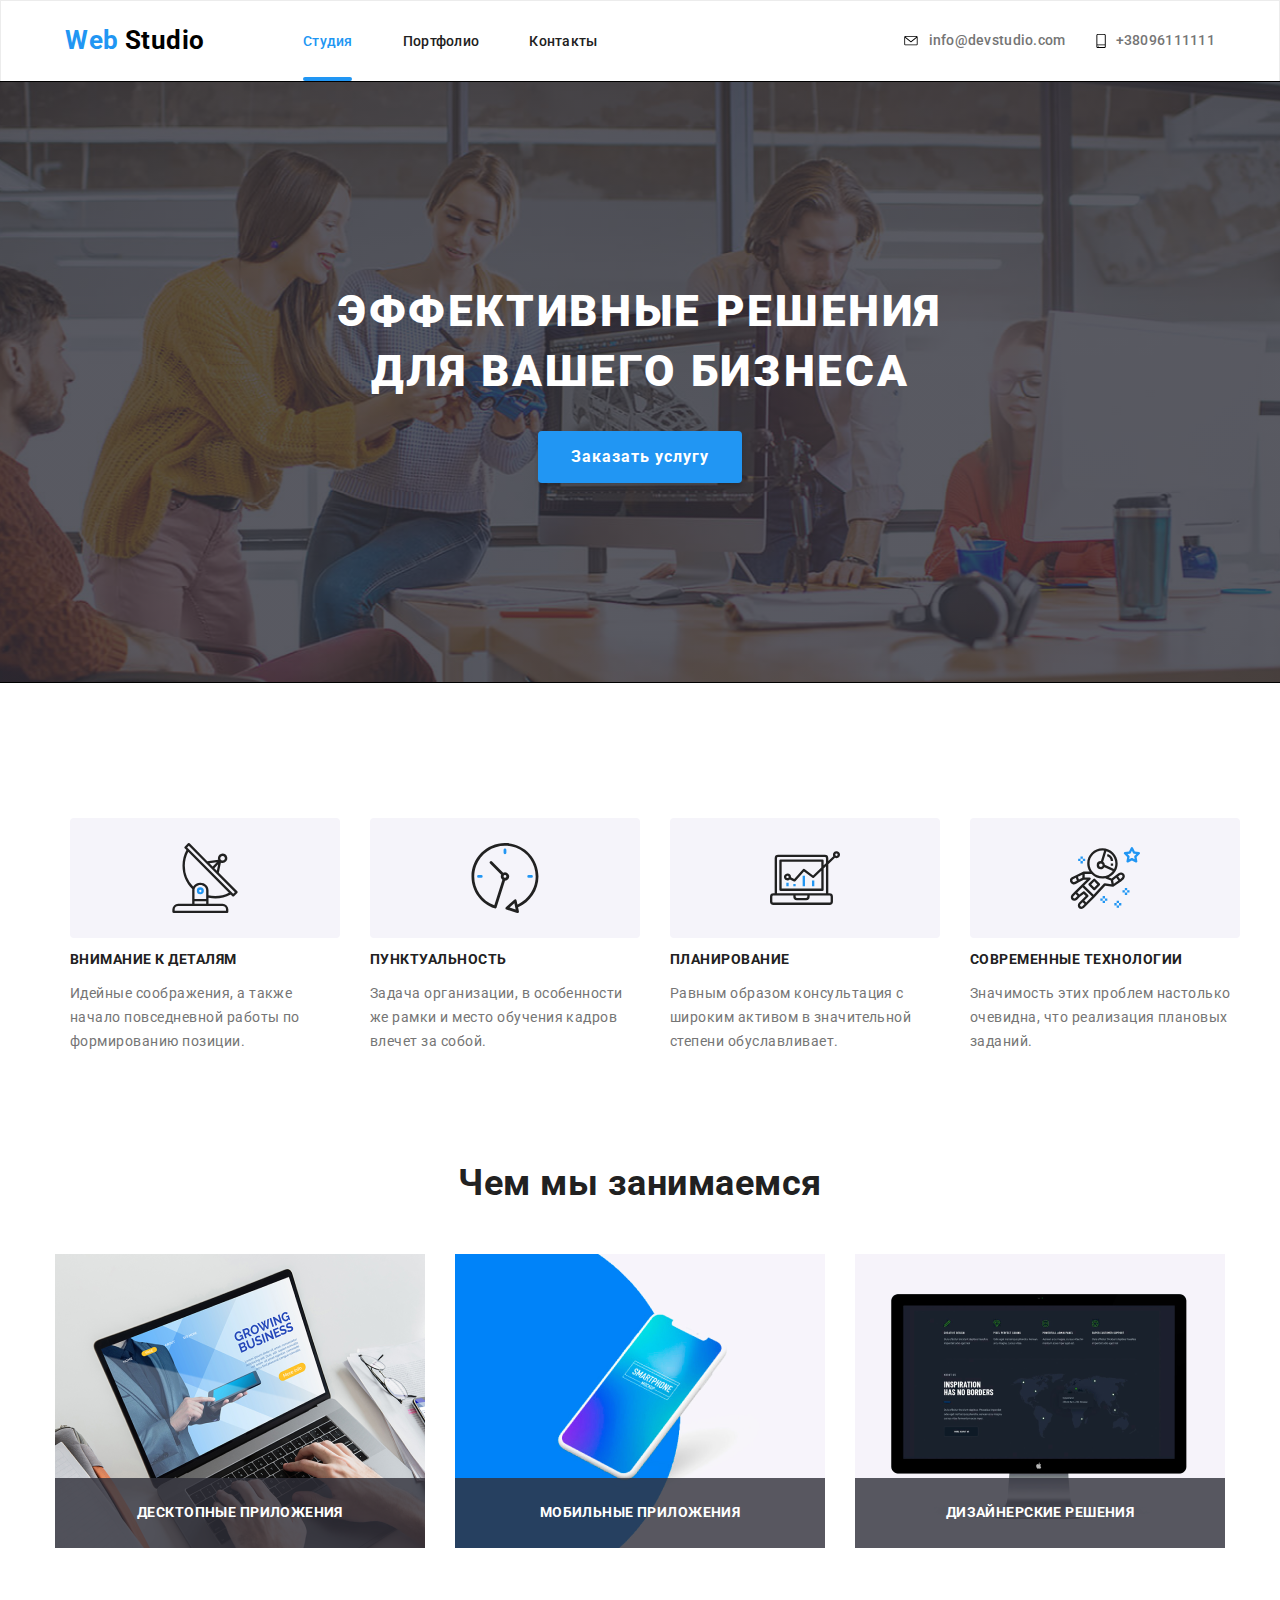
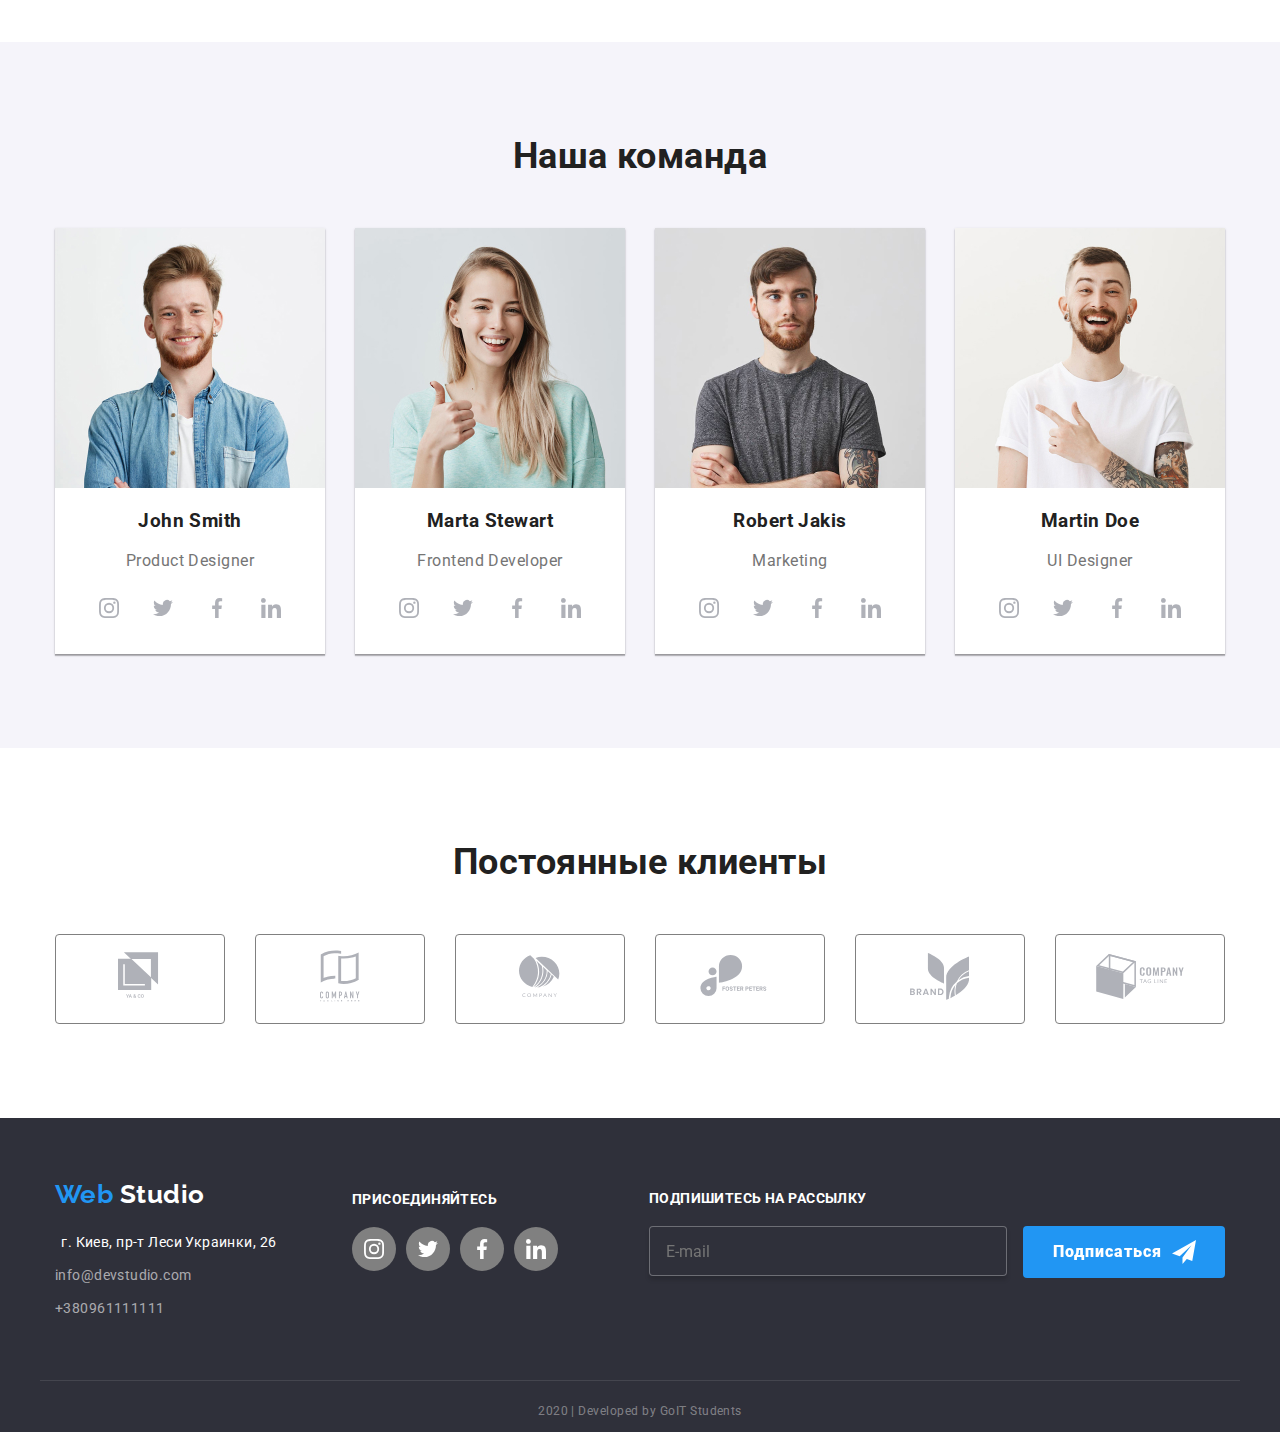
==== index.html @ 7bb380ca "Делает адаптивку студии" ====
<!DOCTYPE html>
<html lang="en">
  <head>
    <meta charset="UTF-8" />
    <meta name="viewport" content="width=device-width, initial-scale=1.0" />
    <title>Document</title>
    <link
      href="https://fonts.googleapis.com/css2?family=Raleway:wght@700&family=Roboto:wght@400;500;700;900&display=swap"
      rel="stylesheet"
    />
    <link
      rel="stylesheet"
      href="https://cdnjs.cloudflare.com/ajax/libs/modern-normalize/0.6.0/modern-normalize.min.css"
    />
    <link rel="stylesheet" href="./css/main.min.css" />
  </head>
  <body>
    <header>
      <div class="container main-container">
        <nav class="nav">
          <a href="/" class="logo-header">
            <span class="logo-header-blue">Web</span>
            <span class="logo-header-black">Studio</span>
          </a>
          <div class="menu-container" id="menu-container" data-menu>
            <ul class="site-nav list">
              <li class="item">
                <a href="" class="link current-studio">Студия</a>
              </li>
              <li class="item">
                <a href="./portfolio.html" class="link">Портфолио</a>
              </li>
              <li class="item"><a href="" class="link">Контакты</a></li>
            </ul>
            </nav>
            <address class="contact">
              <a class="contact-link-mail" href="mailto:info@devstudio.com">
                <svg class="ico-n" width="16" height="10">
                  <use href="./image/sprite.svg#envelope"></use>
                </svg>
                info@devstudio.com
              </a>
              <a href="tel:+3809611111111" class="contact-link-phone">
                <svg class="ico-n" width="10" height="14">
                  <use href="./image/sprite.svg#smartphone"></use>
                </svg>
                +38096111111</a
              >
            </address>
          </div>
       
      </div>
    </header>
    <main>
      <div class="overlay">
        <section class="hero">
          <h1 class="hero-title list">
            Эффективные решения <br />
            для вашего бизнеса
          </h1>
          <button data-modal-open class="button-hero">Заказать услугу</button>
        </section>
      </div>
      <div data-modal class="backdrop is-hidden">
        <div class="modal">
          <b class="modal-title">Оставьте свои данные, мы вам перезвоним</b>
          <form>
            <label class="modal-input" for="name">
              <input
                class="input-field"
                type="text"
                name="name"
                id="name"
                placeholder=" "
              />
              <span class="input-label">Имя</span>
              <svg class="modal-icon" width="18px" height="18px">
                <use href="./image/sprite2.svg#person-black"></use>
              </svg>
            </label>
            <label class="modal-input">
              <input
                class="input-field"
                type="tel"
                name="tel"
                placeholder=" "
              />
              <span class="input-label">Телефон</span>
              <svg class="modal-icon" width="18px" height="18px">
                <use href="./image/sprite2.svg#Vector"></use>
              </svg>
            </label>

            <label class="modal-input">
              <input
                class="input-field"
                type="e-mail"
                name="e-mail"
                placeholder=" "
              />
              <span class="input-label">Почта</span>
              <svg class="modal-icon" width="18px" height="18px">
                <use href="./image/sprite2.svg#Vector-1"></use>
              </svg>
            </label>

            <textarea
              class="input-field-textarea"
              name="comment"
              id=""
              rows="10"
              placeholder="Коментарии "
            ></textarea>

            <label class="modal-input checkbox-field">
              <input class="checkbox" type="checkbox" />
              <span class="checkbox-icon"></span>
              <span class="subscribe"
                >Соглашаюсь с рассылкой и принимаю
                <a href="#">Условия договора</a>
              </span>
            </label>

            <div class="modal-button">
              <button type="submit" class="button modal-button">
                <span class="submit">Отправить</span>
              </button>
            </div>
          </form>

          <button data-modal-close class="modal-close">
            <svg width="11px" height="11px">
              <use href="./image/sprite2.svg#Vector-2"></use>
            </svg>
          </button>
        </div>
      </div>
      <section class="section">
        <div class="container">
          <h2 class="section-title">Преимущества</h2>
          <ul class="feature-list list">
            <li class="item">
              <div class="rectangle">
                <svg class="feature-icone" width="70" height="70">
                  <use href="./image/sprite.svg#antenna-1"></use>
                </svg>
              </div>
              <h3 class="title">Внимание к деталям</h3>
              <p class="text-featute">
                Идейные соображения, а также начало повседневной работы по
                формированию позиции.
              </p>
            </li>
            <li class="item">
              <div class="rectangle">
                <svg class="feature-icone" width="70" height="70">
                  <use href="./image/sprite.svg#clock-1"></use>
                </svg>
              </div>
              <h3 class="title">Пунктуальность</h3>
              <p class="text-featute">
                Задача организации, в особенности же рамки и место обучения
                кадров влечет за собой.
              </p>
            </li>
            <li class="item">
              <div class="rectangle">
                <svg class="feature-icone" width="70" height="70">
                  <use href="./image/sprite.svg#diagram-1"></use>
                </svg>
              </div>
              <h3 class="title">Планирование</h3>
              <p class="text-featute">
                Равным образом консультация с широким активом в значительной
                степени обуславливает.
              </p>
            </li>
            <li class="item">
              <div class="rectangle">
                <svg class="feature-icone" width="70" height="70">
                  <use href="./image/sprite.svg#astronaut-1"></use>
                </svg>
              </div>
              <h3 class="title">Современные технологии</h3>
              <p class="text-featute">
                Значимость этих проблем настолько очевидна, что реализация
                плановых заданий.
              </p>
            </li>
          </ul>
        </div>
      </section>
      <section class="section">
        <div class="container">
          <h2 class="section-title-work">Чем мы занимаемся</h2>
          <ul class="work-list list">
            <li class="item">
              <a href="">
                <img
                  class="work"
                  src="image/img.png"
                  alt="laptop"
                  width="370"
                />
              </a>
              <h3 class="title-work-text">Десктопные приложения</h3>
            </li>
            <li class="item">
              <a href="">
                <img class="work" src="image/box.png" alt="phone" width="370" />
              </a>
              <h3 class="title-work-text">Мобильные приложения</h3>
            </li>
            <li class="item">
              <a href="">
                <img
                  class="work"
                  src="image/img1.png"
                  alt="monitor"
                  width="370"
                />
              </a>
              <h3 class="title-work-text">Дизайнерские решения</h3>
            </li>
          </ul>
        </div>
      </section>
      <section class="section">
        <div class="team-bg">
          <div class="container">
            <h2 class="section-title-studio">Наша команда</h2>
            <ul class="team-list list">
              <li class="item-team">
                <img src="image/John.jpg" alt="John" width="270" />
                <h3 class="title">John Smith</h3>
                <p class="text-team">Product Designer</p>
                <ul class="icone-link list">
                  <li class="card">
                    <a
                      class="link-card"
                      href=""
                      aria-label="Ссылка на Instagram"
                    >
                      <svg class="icon-card" width="20" height="20">
                        <use href="./image/sprite.svg#instagram-2"></use>
                      </svg>
                    </a>
                  </li>
                  <li class="card">
                    <a class="link-card" href="" aria-label="Ссылка на Twitter">
                      <svg class="icon-card" width="20" height="20">
                        <use href="./image/sprite.svg#twitter-1"></use>
                      </svg>
                    </a>
                  </li>
                  <li class="card">
                    <a
                      class="link-card"
                      href=""
                      aria-label="Ссылка на Facebook"
                    >
                      <svg class="icon-card" width="20" height="20">
                        <use href="./image/sprite.svg#facebook-1"></use>
                      </svg>
                    </a>
                  </li>
                  <li class="card">
                    <a
                      class="link-card"
                      href=""
                      aria-label="Ссылка на Linkedin"
                    >
                      <svg class="icon-card" width="20" height="20">
                        <use href="./image/sprite.svg#linkedin-1"></use>
                      </svg>
                    </a>
                  </li>
                </ul>
              </li>

              <li class="item-team">
                <img src="image/Marta.jpg" alt="Marta" width="270" />
                <h3 class="title">Marta Stewart</h3>
                <p class="text-team">Frontend Developer</p>
                <ul class="icone-link list">
                  <li class="card">
                    <a
                      class="link-card"
                      href=""
                      aria-label="Ссылка на Instagram"
                    >
                      <svg class="icon-card" width="20" height="20">
                        <use href="./image/sprite.svg#instagram-2"></use>
                      </svg>
                    </a>
                  </li>
                  <li class="card">
                    <a class="link-card" href="" aria-label="Ссылка на Twitter">
                      <svg class="icon-card" width="20" height="20">
                        <use href="./image/sprite.svg#twitter-1"></use>
                      </svg>
                    </a>
                  </li>
                  <li class="card">
                    <a
                      class="link-card"
                      href=""
                      aria-label="Ссылка на Facebook"
                    >
                      <svg class="icon-card" width="20" height="20">
                        <use href="./image/sprite.svg#facebook-1"></use>
                      </svg>
                    </a>
                  </li>
                  <li class="card">
                    <a
                      class="link-card"
                      href=""
                      aria-label="Ссылка на Linkedin"
                    >
                      <svg class="icon-card" width="20" height="20">
                        <use href="./image/sprite.svg#linkedin-1"></use>
                      </svg>
                    </a>
                  </li>
                </ul>
              </li>

              <li class="item-team">
                <img src="image/Robert.jpg" alt="Robert" width="270" />
                <h3 class="title">Robert Jakis</h3>
                <p class="text-team">Marketing</p>
                <ul class="icone-link list">
                  <li class="card">
                    <a
                      class="link-card"
                      href=""
                      aria-label="Ссылка на Instagram"
                    >
                      <svg class="icon-card" width="20" height="20">
                        <use href="./image/sprite.svg#instagram-2"></use>
                      </svg>
                    </a>
                  </li>
                  <li class="card">
                    <a class="link-card" href="" aria-label="Ссылка на Twitter">
                      <svg class="icon-card" width="20" height="20">
                        <use href="./image/sprite.svg#twitter-1"></use>
                      </svg>
                    </a>
                  </li>
                  <li class="card">
                    <a class="link-card" href="" aria-label="Ссылка на Facebook"
                      ><svg class="icon-card" width="20" height="20">
                        <use href="./image/sprite.svg#facebook-1"></use>
                      </svg>
                    </a>
                  </li>
                  <li class="card">
                    <a class="link-card" href="" aria-label="Ссылка на Linkedin"
                      ><svg class="icon-card" width="20" height="20">
                        <use href="./image/sprite.svg#linkedin-1"></use>
                      </svg>
                    </a>
                  </li>
                </ul>
              </li>

              <li class="item-team">
                <img src="image/Martin.jpg" alt="Martin" width="270" />
                <h3 class="title">Martin Doe</h3>
                <p class="text-team">UI Designer</p>
                <ul class="icone-link list">
                  <li class="card">
                    <a
                      class="link-card"
                      href=""
                      aria-label="Ссылка на Instagram"
                    >
                      <svg class="icon-card" width="20" height="20">
                        <use href="./image/sprite.svg#instagram-2"></use>
                      </svg>
                    </a>
                  </li>
                  <li class="card">
                    <a class="link-card" href="" aria-label="Ссылка на Twitter">
                      <svg class="icon-card" width="20" height="20">
                        <use href="./image/sprite.svg#twitter-1"></use>
                      </svg>
                    </a>
                  </li>
                  <li class="card">
                    <a
                      class="link-card"
                      href=""
                      aria-label="Ссылка на Facebook"
                    >
                      <svg class="icon-card" width="20" height="20">
                        <use href="./image/sprite.svg#facebook-1"></use>
                      </svg>
                    </a>
                  </li>
                  <li class="card">
                    <a
                      class="link-card"
                      href=""
                      aria-label="Ссылка на Linkedin"
                    >
                      <svg class="icon-card" width="20" height="20">
                        <use href="./image/sprite.svg#linkedin-1"></use>
                      </svg>
                    </a>
                  </li>
                </ul>
              </li>
            </ul>
          </div>
        </div>
      </section>
      <section class="section-client">
        <div class="container">
          <h2 class="section-title-studio">Постоянные клиенты</h2>
          <ul class="client-list list">
            <li class="item-client">
              <a class="link" href="">
                <svg class="logo-clients" width="44.27" height="49.23">
                  <use href="./image/sprite.svg#logo-1"></use>
                </svg>
              </a>
            </li>
            <li class="item-client">
              <a href="">
                <svg class="logo-clients" width="40" height="52">
                  <use href="./image/sprite.svg#logo-2"></use>
                </svg>
              </a>
            </li>
            <li class="item-client">
              <a href="">
                <svg class="logo-clients" width="41" height="42.6">
                  <use href="./image/sprite.svg#logo-3"></use>
                </svg>
              </a>
            </li>
            <li class="item-client">
              <a class="logo-clients" href="">
                <svg width="79.66" height="42.02">
                  <use href="./image/sprite.svg#logo-4"></use>
                </svg>
              </a>
            </li>
            <li class="item-client">
              <a href="">
                <svg class="logo-clients" width="59" height="47">
                  <use href="./image/sprite.svg#logo-5"></use>
                </svg>
              </a>
            </li>
            <li class="item-client">
              <a href="">
                <svg class="logo-clients" width="88.48" height="45.44">
                  <use href="./image/sprite.svg#logo-6"></use>
                </svg>
              </a>
            </li>
          </ul>
        </div>
      </section>
    </main>
    <footer class="page-footer">
      <div class="container main-container-footer">
        <div class="address-social-container">
          <div class="address">
            <a href="" class="logo-footer">
              <span class="logo-footer-blue">Web</span>
              <span class="logo-footer-white">Studio</span>
            </a>
            <address class="contact-us">
              <span>г. Киев, пр-т Леси Украинки, 26</span><br />
              <a href="mailto:info@devstudio.com" class="contact-us-mail"
                >info@devstudio.com</a
              >
              <a href="tel:+3809611111111" class="contact-us-phone"
                >+380961111111</a
              >
            </address>
          </div>
          <div class="social">
            <b class="join">присоединяйтесь</b>
            <ul class="icone-link list">
              <li>
                <a class="icon" href="" aria-label="Ссылка на Instagram">
                  <svg class="social-link" width="20" height="20">
                    <use href="./image/sprite.svg#instagram-2"></use>
                  </svg>
                </a>
              </li>
              <li>
                <a class="icon" href="" aria-label="Ссылка на Twitter">
                  <svg class="social-link" width="20" height="20">
                    <use href="./image/sprite.svg#twitter-1"></use>
                  </svg>
                </a>
              </li>
              <li>
                <a class="icon" href="" aria-label="Ссылка на Facebook">
                  <svg class="social-link" width="20" height="20">
                    <use href="./image/sprite.svg#facebook-1"></use>
                  </svg>
                </a>
              </li>
              <li>
                <a class="icon" href="" aria-label="Ссылка на Linkedin">
                  <svg class="social-link" width="20" height="20">
                    <use href="./image/sprite.svg#linkedin-1"></use>
                  </svg>
                </a>
              </li>
            </ul>
          </div>
        </div>
        <div class="subscribing">
          <b class="join-us">подпишитесь на рассылку</b>
          <form class="footer-email">
            <input
              class="input-email"
              type="email"
              name="email"
              placeholder="E-mail"
            />
            <a href="" class="button-footer"
              >Подписаться
              <svg class="icone-send" width="24" height="24">
                <use href="./image/sprite.svg#icon-send"></use>
              </svg>
            </a>
          </form>
        </div>
      </div>
      <p class="text-copy container">2020 | Developed by GoIT Students</p>
    </footer>
    <script src="./js/modal.js"></script>
    <script src="./js/menu.js"></script>
  </body>
</html>
---- css/main.min.css ----
body{margin:0;color:#212121;font-family:Roboto,sans-serif;letter-spacing:.03em}.list{list-style:none;padding:0;bottom:0}.container{padding-left:15px;padding-right:15px;margin:0;margin-left:auto;margin-right:auto}@media screen and (min-width: 480px){.container{width:480px}}@media screen and (min-width: 768px){.container{width:768px}}@media screen and (min-width: 1200px){.container{width:1200px}}@media screen and (min-width: 768px){.main-container{display:-webkit-box;display:-ms-flexbox;display:flex;-webkit-box-align:center;-ms-flex-align:center;align-items:center;border:1px solid #ececec}}@media screen and (min-width: 1200px){.main-container{display:-webkit-box;display:-ms-flexbox;display:flex;-webkit-box-pack:center;-ms-flex-pack:center;justify-content:center;-webkit-box-align:center;-ms-flex-align:center;align-items:center;width:100%;border:1px solid #ececec}}@media screen and (min-width: 768px){.nav{display:-webkit-box;display:-ms-flexbox;display:flex;-webkit-box-align:center;-ms-flex-align:center;align-items:center}}@media screen and (min-width: 768px){.site-nav{display:-webkit-box;display:-ms-flexbox;display:flex;margin:0;position:relative}.site-nav .item:not(:last-child){margin-right:50px}.site-nav .item{padding-top:32px;padding-bottom:32px}}@media screen and (max-width: 767px){.site-nav .link{color:#212121;position:relative;font-weight:500;font-size:18px;text-decoration:none;line-height:21px;letter-spacing:0.02em;-webkit-transition:color 250ms cubic-bezier(0.4, 0, 0.2, 1);transition:color 250ms cubic-bezier(0.4, 0, 0.2, 1)}.site-nav .link:hover,.site-nav .link:focus{color:#2196f3}}@media screen and (min-width: 768px){.site-nav .link{color:#212121;font-weight:500;font-size:14px;text-decoration:none;line-height:16px;letter-spacing:0.02em;-webkit-transition:color 250ms cubic-bezier(0.4, 0, 0.2, 1);transition:color 250ms cubic-bezier(0.4, 0, 0.2, 1)}.site-nav .link:hover,.site-nav .link:focus{color:#2196f3}}.link.current-studio::after{content:"";position:absolute;bottom:0;left:0;width:49px;height:4px;background-color:#2196f3;border-radius:2px}@media screen and (max-width: 767px){.link.current-studio::after{position:absolute;width:61px;height:4px}}.site-nav .link.current-studio{color:#2196f3}.logo-header{font-family:Roboto,sans-serif;font-weight:700;text-decoration:none}@media screen and (min-width: 480px){.logo-header{width:141px;padding-top:16px;padding-bottom:16px;margin-right:269px;font-size:24px;line-height:28px}}@media screen and (min-width: 768px){.logo-header{width:141px;padding-top:26px;padding-bottom:26px;margin-right:81px;font-size:24px;line-height:28px}}@media screen and (min-width: 1200px){.logo-header{width:153px;padding-top:24px;padding-bottom:25px;margin-right:85px;font-size:26px;line-height:31px}}.logo-header-blue{color:#2196f3}.logo-header-black{color:#000000}@media screen and (min-width: 768px){.contact{display:block;-webkit-box-align:center;-ms-flex-align:center;align-items:center;margin-left:84px}}@media screen and (min-width: 1200px){.contact{display:-webkit-box;display:-ms-flexbox;display:flex;-webkit-box-align:center;-ms-flex-align:center;align-items:center;margin-left:305px}}.link{text-decoration:none;font-weight:500;line-height:1.14;letter-spacing:0.02em;display:block}.contact-link-phone{color:#757575;display:-webkit-box;display:-ms-flexbox;display:flex;-webkit-box-align:center;-ms-flex-align:center;align-items:center;text-decoration:none;font-weight:500;font-size:14px;font-style:normal;line-height:1.14;letter-spacing:0.02em;-webkit-transition:color 250ms cubic-bezier(0.4, 0, 0.2, 1);transition:color 250ms cubic-bezier(0.4, 0, 0.2, 1)}@media screen and (max-width: 1199px){.contact-link-phone{font-size:12px;line-height:14px}}.contact-link-phone:hover,.contact-link-phone:focus{color:#2196f3}.contact-link-mail{color:#757575;display:-webkit-box;display:-ms-flexbox;display:flex;-webkit-box-align:center;-ms-flex-align:center;align-items:center;text-decoration:none;font-weight:500;font-size:14px;font-style:normal;line-height:1.14;letter-spacing:0.02em;-webkit-transition:color 250ms cubic-bezier(0.4, 0, 0.2, 1);transition:color 250ms cubic-bezier(0.4, 0, 0.2, 1)}@media screen and (max-width: 1199px){.contact-link-mail{margin-bottom:10px;font-size:12px;line-height:14px}}.contact-link-mail:hover,.contact-link-mail:focus{color:#2196f3}@media screen and (min-width: 768px){.contact-link-mail+.contact-link-phone{margin-left:0}}@media screen and (min-width: 1200px){.contact-link-mail+.contact-link-phone{margin-left:30px}}.ico-n{-webkit-transition:fill 250ms cubic-bezier(0.4, 0, 0.2, 1);transition:fill 250ms cubic-bezier(0.4, 0, 0.2, 1)}@media screen and (min-width: 768px){.ico-n{margin-right:8px}}@media screen and (min-width: 1200px){.ico-n{margin-right:10px}}.contact-link-phone:hover .ico-n,.contact-link-phone:focus .ico-n,.contact-link-mail:hover .ico-n,.contact-link-mail:focus .ico-n{fill:#2196f3}.overlay{display:-webkit-box;display:-ms-flexbox;display:flex;-webkit-box-align:center;-ms-flex-align:center;align-items:center;min-height:400px;outline:1px solid black;margin-left:auto;margin-right:auto;margin-bottom:60px;background-repeat:no-repeat;background-position:center;background-size:cover;background-image:-webkit-gradient(linear, left top, right top, from(rgba(47,48,58,0.8)), to(rgba(47,48,58,0.8))),url(../image/Header.jpg);background-image:linear-gradient(to right, rgba(47,48,58,0.8), rgba(47,48,58,0.8)),url(../image/Header.jpg)}@media screen and (min-width: 480px){.overlay{min-width:480px;min-height:400px;margin-bottom:60px}}@media screen and (min-width: 768px){.overlay{min-width:768px;min-height:400px;margin-bottom:60px}}@media screen and (min-width: 1200px){.overlay{min-width:1200px;min-height:600px;margin-bottom:94px}}.hero{margin-left:auto;margin-right:auto;text-align:center}.hero-title{margin-top:0;margin-bottom:30px;color:#fff;font-weight:900;letter-spacing:0.06em;text-transform:uppercase}@media screen and (min-width: 480px){.hero-title{font-size:24px;line-height:42px}}@media screen and (min-width: 768px){.hero-title{font-size:24px;line-height:42px}}@media screen and (min-width: 1200px){.hero-title{font-size:44px;line-height:60px}}.button-hero{padding:10px 32px;color:#fff;background-color:#2196f3;border:1px solid transparent;border-radius:4px;-webkit-box-shadow:0px 4px 4px rgba(0,0,0,0.15);box-shadow:0px 4px 4px rgba(0,0,0,0.15);text-decoration:none;font-weight:700;font-size:16px;line-height:30px;letter-spacing:0.06em;text-align:center}.backdrop{position:fixed;top:0;left:0;width:100%;height:100%;padding:20px;background-color:rgba(0,0,0,0.2);opacity:1;-webkit-transition:opacity 250ms cubic-bezier(0.4, 0, 0.2, 1),-webkit-transform 250ms cubic-bezier(0.4, 0, 0.2, 1);transition:opacity 250ms cubic-bezier(0.4, 0, 0.2, 1),-webkit-transform 250ms cubic-bezier(0.4, 0, 0.2, 1);transition:opacity 250ms cubic-bezier(0.4, 0, 0.2, 1),transform 250ms cubic-bezier(0.4, 0, 0.2, 1);transition:opacity 250ms cubic-bezier(0.4, 0, 0.2, 1),transform 250ms cubic-bezier(0.4, 0, 0.2, 1),-webkit-transform 250ms cubic-bezier(0.4, 0, 0.2, 1)}.backdrop.is-hidden{opacity:0;pointer-events:none}.modal{position:absolute;top:50%;left:50%;-webkit-transform:translate(-50%, -50%) scale(1);transform:translate(-50%, -50%) scale(1);background-color:#ffffff;padding:40px;min-width:450px;border-radius:4px;-webkit-box-shadow:0px 2px 1px rgba(0,0,0,0.2),0px 1px 1px rgba(0,0,0,0.14),0px 1px 3px rgba(0,0,0,0.12);box-shadow:0px 2px 1px rgba(0,0,0,0.2),0px 1px 1px rgba(0,0,0,0.14),0px 1px 3px rgba(0,0,0,0.12);-webkit-transition:-webkit-transform 250ms cubic-bezier(0.4, 0, 0.2, 1);transition:-webkit-transform 250ms cubic-bezier(0.4, 0, 0.2, 1);transition:transform 250ms cubic-bezier(0.4, 0, 0.2, 1);transition:transform 250ms cubic-bezier(0.4, 0, 0.2, 1), -webkit-transform 250ms cubic-bezier(0.4, 0, 0.2, 1)}.modal-title{display:block;margin-bottom:30px;font-weight:700;line-height:1.15;font-size:20px;text-align:center;color:#212121;letter-spacing:.03em}.modal-input{position:relative;display:block;width:448px;height:40px;margin-bottom:30px;-webkit-box-sizing:border-box;box-sizing:border-box;border-radius:4px}.modal-input:focus-within>.modal-icon,.modal-input:hover>.modal-icon{fill:#2196f3}.modal-input:focus-within>.input-label,.modal-input:hover>.input-label,.modal-input:not(:placeholder-shown)+.input-label{-webkit-transform:translate(-25px, -60px);transform:translate(-25px, -60px);color:#2196f3}.modal-input:focus-within .input-field,.modal-input:hover>.input-field{border-color:#2196f3;outline-color:#2196f3;cursor:pointer}.input-field{padding-left:42px;width:100%;height:40px;resize:none;border:1px solid rgba(33,33,33,0.2);-webkit-transition:color 250ms cubic-bezier(0.4, 0, 0.2, 1);transition:color 250ms cubic-bezier(0.4, 0, 0.2, 1);color:#212121}.input-field:not(:placeholder-shown)+.input-label{-webkit-transform:translate(-25px, -60px);transform:translate(-25px, -60px)}.input-label{position:absolute;top:75%;height:100%;padding-top:12px;padding-bottom:12px;left:42px;-webkit-transform:translateY(-75%);transform:translateY(-75%);font-size:14px;line-height:1.14;color:#757575;-webkit-transition:color 250ms cubic-bezier(0.4, 0, 0.2, 1),-webkit-transform 250ms cubic-bezier(0.4, 0, 0.2, 1);transition:color 250ms cubic-bezier(0.4, 0, 0.2, 1),-webkit-transform 250ms cubic-bezier(0.4, 0, 0.2, 1);transition:transform 250ms cubic-bezier(0.4, 0, 0.2, 1),color 250ms cubic-bezier(0.4, 0, 0.2, 1);transition:transform 250ms cubic-bezier(0.4, 0, 0.2, 1),color 250ms cubic-bezier(0.4, 0, 0.2, 1),-webkit-transform 250ms cubic-bezier(0.4, 0, 0.2, 1)}.modal-icon{position:absolute;display:inline-block;top:70%;left:16px;-webkit-transform:translateY(-100%);transform:translateY(-100%)}textarea{resize:none}.input-field-textarea{width:100%;font-size:14px;line-height:1.14;color:var(--paragraph-text-color);margin-bottom:30px;padding-left:16px;padding-top:12px;border:1px solid rgba(33,33,33,0.2);-webkit-box-sizing:border-box;box-sizing:border-box;border-radius:4px}.input-field-textarea:focus-within,.input-field-textarea:hover,.input-field-textarea:not(:placeholder-shown){border-color:#2196f3;outline:none;cursor:pointer}.modal-button{display:-webkit-box;display:-ms-flexbox;display:flex;-webkit-box-pack:center;-ms-flex-pack:center;justify-content:center;-webkit-box-align:center;-ms-flex-align:center;align-items:center}.button{text-decoration:none;background-color:#2196f3;color:#fff;border:1px solid transparent;border-radius:4px;padding-top:10px;padding-bottom:10px;width:200px;height:50px;font-weight:700;font-size:16px;line-height:1.87;cursor:pointer}.button.modal-button{-webkit-box-shadow:0px 4px 4px rgba(0,0,0,0.15);box-shadow:0px 4px 4px rgba(0,0,0,0.15);-webkit-transition:background-color 250ms cubic-bezier(0.4, 0, 0.2, 1);transition:background-color 250ms cubic-bezier(0.4, 0, 0.2, 1)}.button.modal-button:hover,.button.modal-button:focus{background-color:#188ce8;color:#fff}.submit{font-weight:900;font-size:16px;line-height:1.88;text-align:center;letter-spacing:0.06em}.checkbox-field{border:none}.checkbox{-webkit-appearance:none;-moz-appearance:none;appearance:none;position:absolute}.checkbox:checked+.checkbox-icon{background-color:#2196f3;border-color:transparent;background-origin:border-box;background-image:url(../image/Vector3.svg);background-repeat:no-repeat;background-position:center;background-size:contain}.subscribe{position:absolute;top:-10%;font-size:14px;line-height:24px;letter-spacing:0.03em;color:#757575}.checkbox-icon{display:inline-block;margin-right:7px;width:16px;height:15px;border:2px solid #212121;border-radius:2px}.modal-close{position:absolute;display:-webkit-box;display:-ms-flexbox;display:flex;-webkit-box-pack:center;-ms-flex-pack:center;justify-content:center;-webkit-box-align:center;-ms-flex-align:center;align-items:center;bottom:100%;left:100%;-webkit-transform:translate(-130%, 130%);transform:translate(-130%, 130%);background-color:#ffffff;width:30px;height:30px;border-radius:50%;border:1px solid rgba(0,0,0,0.1);-webkit-transition:fill 250ms cubic-bezier(0.4, 0, 0.2, 1);transition:fill 250ms cubic-bezier(0.4, 0, 0.2, 1);cursor:pointer}.modal-close:hover,.modal-close:focus{fill:#2196f3}.section-title{visibility:hidden;margin-top:0;margin-bottom:0;color:#212121;font-weight:700;font-size:36px;line-height:42px;text-align:center}@media screen and (max-width: 1199px){.feature-list{display:-webkit-box;display:-ms-flexbox;display:flex;-ms-flex-wrap:wrap;flex-wrap:wrap;-webkit-box-pack:center;-ms-flex-pack:center;justify-content:center;margin-top:0;margin-bottom:60px}}@media screen and (min-width: 1200px){.feature-list{display:-webkit-box;display:-ms-flexbox;display:flex;margin-top:0;margin-bottom:0px}}@media screen and (min-width: 480px){.feature-list .item{width:100%;-webkit-box-pack:center;-ms-flex-pack:center;justify-content:center;margin-top:0}}@media screen and (min-width: 768px){.feature-list .item{width:calc((100% - 4 * 15px) / 2);margin:15px;-webkit-box-align:center;-ms-flex-align:center;align-items:center;width:270px}}@media screen and (min-width: 1200px){.feature-list .item{width:calc((100% - 4 * 15px) / 4);margin:0px 15px;-webkit-box-align:center;-ms-flex-align:center;align-items:center;width:270px}}.feature-list .title{color:#212121;font-weight:700;font-size:14px;line-height:1.14;text-transform:uppercase}.feature-icone{margin-left:100px;margin-right:100px;margin-top:25px;margin-bottom:25px}.rectangle{text-align:center;width:100%;height:120px;background-color:#f5f4fa;border-radius:4px}.text-featute{color:#757575;font-size:14px;line-height:1.71}@media screen and (max-width: 767px){.text-featute{margin:0;margin-bottom:30px;margin-top:10px}}@media screen and (max-width: 767px){.title{margin-top:30px;margin-bottom:0;text-align:center}}.section-title-studio{font-weight:700;color:#212121;text-align:center}@media screen and (max-width: 767px){.section-title-studio{font-size:28px;line-height:33px;margin-top:0;margin-bottom:0;padding-bottom:15px;padding-top:60px}}@media screen and (min-width: 768px){.section-title-studio{font-size:28px;line-height:33px;margin-top:0;margin-bottom:0;padding-bottom:15px;padding-top:60px}}@media screen and (min-width: 1200px){.section-title-studio{font-size:36px;line-height:1.16;margin-top:0;margin-bottom:0;padding-bottom:50px;padding-top:94px}}.section-title-work{font-weight:700;color:#212121;text-align:center}@media screen and (max-width: 1199px){.section-title-work{display:none}}@media screen and (min-width: 1200px){.section-title-work{font-size:36px;line-height:42px;margin-top:0;margin-bottom:0;padding-bottom:50px;padding-top:94px}}.work{display:block}.work-list{display:-webkit-box;display:-ms-flexbox;display:flex;margin-top:0;margin-bottom:94px;position:relative}@media screen and (max-width: 1199px){.work-list .item{display:none}}@media screen and (min-width: 1200px){.work-list .item{width:370px;margin-right:30px;z-index:-1}}.work-list .item .item:nth-child(3n){margin-right:0}.work-list .item .item:nth-last-child(-n+3){margin-bottom:0px}.work-list .item .title{color:#fff;font-weight:700;font-size:14px;line-height:1.14;text-transform:uppercase}.title-work-text{text-align:center;margin-top:0;margin-bottom:0;padding-top:27px;padding-bottom:27px;color:#fff;width:370px;height:70px;position:absolute;bottom:0px;background:rgba(47,48,58,0.8);border-radius:0px;font-family:Roboto;font-weight:700;font-size:14px;line-height:1.14;letter-spacing:0.03em;text-transform:uppercase}.team-bg{background:#f5f4fa;width:100%;display:-webkit-box;display:-ms-flexbox;display:flex;text-align:center;-webkit-box-pack:center;-ms-flex-pack:center;justify-content:center}.item-team{background-color:#fff;-webkit-box-shadow:0px 2px 1px rgba(0,0,0,0.2),0px 1px 1px rgba(0,0,0,0.14),0px 1px 3px rgba(0,0,0,0.12);box-shadow:0px 2px 1px rgba(0,0,0,0.2),0px 1px 1px rgba(0,0,0,0.14),0px 1px 3px rgba(0,0,0,0.12)}@media screen and (min-width: 480px){.team-list{-webkit-box-pack:center;-ms-flex-pack:center;justify-content:center;text-align:center;margin-top:0;margin-bottom:94px}}@media screen and (max-width: 1199px){.team-list{display:-webkit-box;display:-ms-flexbox;display:flex;-ms-flex-wrap:wrap;flex-wrap:wrap;-webkit-box-pack:center;-ms-flex-pack:center;justify-content:center;text-align:center;margin-top:0px;margin-bottom:94px}}@media screen and (min-width: 1200px){.team-list{display:-webkit-box;display:-ms-flexbox;display:flex;-webkit-box-pack:center;-ms-flex-pack:center;justify-content:center;text-align:center;margin-top:0;margin-bottom:94px}}@media screen and (min-width: 480px){.team-list .item-team{margin:15px}}@media screen and (min-width: 768px){.team-list .item-team{width:calc((100% - 4 * 15px) / 2);margin:15px;-webkit-box-align:center;-ms-flex-align:center;align-items:center;width:270px}}@media screen and (min-width: 1200px){.team-list .item-team{width:calc((100% - 4 * 15px) / 4);margin:0px 15px;-webkit-box-align:center;-ms-flex-align:center;align-items:center;width:270px}}.team-title{color:#fff;font-weight:500;font-size:16px;line-height:1.19}.text-team{margin:0;margin-top:10px;color:#757575;font-size:16px;line-height:1.19}.icone-link{display:-webkit-box;display:-ms-flexbox;display:flex;-webkit-box-align:center;-ms-flex-align:center;align-items:center;-webkit-box-pack:center;-ms-flex-pack:center;justify-content:center;margin:0;margin-top:16px}.card{padding:0;margin-bottom:24px;margin-right:10px}.card:last-child{margin-right:0px}.link-card{display:-webkit-box;display:-ms-flexbox;display:flex;-webkit-box-pack:center;-ms-flex-pack:center;justify-content:center;-webkit-box-align:center;-ms-flex-align:center;align-items:center;width:44px;height:44px;border:none;border-radius:50%;-webkit-transition:background-color 250ms cubic-bezier(0.4, 0, 0.2, 1);transition:background-color 250ms cubic-bezier(0.4, 0, 0.2, 1)}.link-card:hover,.link-card:focus{background-color:#2196f3;cursor:pointer}.link-card:hover .icon-card,.link-card:focus .icon-card{fill:#fff;cursor:pointer}.icon-card{fill:#afb1b8;-webkit-transition:fill 250ms cubic-bezier(0.4, 0, 0.2, 1);transition:fill 250ms cubic-bezier(0.4, 0, 0.2, 1)}@media screen and (max-width: 767px){.section-client{padding-bottom:60px}}@media screen and (min-width: 768px){.section-client{padding-bottom:60px}}@media screen and (min-width: 1200px){.section-client{padding-bottom:94px}}.client-list{display:-webkit-box;display:-ms-flexbox;display:flex;-ms-flex-wrap:wrap;flex-wrap:wrap;-webkit-box-pack:justify;-ms-flex-pack:justify;justify-content:space-between;margin-top:0;margin:-15px}.client-list .item-client{display:-webkit-box;display:-ms-flexbox;display:flex;-webkit-box-pack:center;-ms-flex-pack:center;justify-content:center;-webkit-box-align:center;-ms-flex-align:center;align-items:center;width:170px;height:90px;border:1px solid grey;border-radius:4px;fill:#afb1b8;-webkit-transition:border-color 250ms cubic-bezier(0.4, 0, 0.2, 1);transition:border-color 250ms cubic-bezier(0.4, 0, 0.2, 1)}@media screen and (max-width: 767px){.client-list .item-client{width:calc((100% - 4 * 15px) / 2);margin:15px}}@media screen and (min-width: 768px){.client-list .item-client{width:calc((100% - 6 * 15px) / 3);margin:15px}}@media screen and (min-width: 1200px){.client-list .item-client{width:calc((100% - 12 * 15px) / 6);margin:15px}}.item-client:hover,.item-client:focus-within{border-color:#2196f3;cursor:pointer}.logo-clients{fill:#afb1b8;-webkit-transition:fill 250ms cubic-bezier(0.4, 0, 0.2, 1);transition:fill 250ms cubic-bezier(0.4, 0, 0.2, 1)}.item-client:hover .logo-clients,.item-client:focus-within .logo-clients{fill:#2196f3;cursor:pointer}.page-footer{background-color:#2f303a}@media screen and (max-width: 1199px){.main-container-footer{display:-webkit-box;display:-ms-flexbox;display:flex;-webkit-box-orient:vertical;-webkit-box-direction:normal;-ms-flex-direction:column;flex-direction:column;border-bottom:1px solid rgba(255,255,255,0.1)}}@media screen and (min-width: 1200px){.main-container-footer{display:-webkit-box;display:-ms-flexbox;display:flex;-webkit-box-pack:justify;-ms-flex-pack:justify;justify-content:space-between;-webkit-box-align:baseline;-ms-flex-align:baseline;align-items:baseline;border-bottom:1px solid rgba(255,255,255,0.1)}}@media screen and (min-width: 768px){.address-social-container{display:-webkit-box;display:-ms-flexbox;display:flex;-webkit-box-pack:center;-ms-flex-pack:center;justify-content:center}}@media screen and (min-width: 1200px){.address-social-container{display:-webkit-box;display:-ms-flexbox;display:flex}}.address{text-align:center;font-style:normal}.logo-footer{font-family:Raleway, sans-serif;font-weight:700;text-decoration:none}@media screen and (max-width: 767px){.logo-footer{display:block;margin-top:60px;margin-bottom:20px;margin-left:auto;margin-right:auto;font-size:22px;line-height:1.18;text-align:center}}@media screen and (min-width: 768px){.logo-footer{display:block;margin-top:60px;margin-bottom:20px;font-size:22px;line-height:1.18;text-align:center}}@media screen and (min-width: 1200px){.logo-footer{display:block;margin-top:60px;margin-bottom:20px;margin-left:0;margin-right:147px;font-size:26px;line-height:31px;text-align:center}}.logo-footer-blue{color:#2196f3}.logo-footer-white{color:#fff}.contact-us{font-family:Roboto,sans-serif;font-size:14px;line-height:24px;letter-spacing:.03em;font-style:normal;color:#fff;margin-bottom:60px}@media screen and (max-width: 767px){.contact-us{margin-left:0;margin-right:0}}@media screen and (min-width: 768px){.contact-us{margin-left:0;margin-right:0}}@media screen and (min-width: 1200px){.contact-us{margin-left:0;margin-right:69px}}.contact-us-mail{text-decoration:none;font-style:normal;color:rgba(255,255,255,0.6);-webkit-transition:color 250ms cubic-bezier(0.4, 0, 0.2, 1);transition:color 250ms cubic-bezier(0.4, 0, 0.2, 1)}@media screen and (max-width: 767px){.contact-us-mail{display:block;margin-left:38px;margin-top:8px;margin-right:38px}}@media screen and (min-width: 768px){.contact-us-mail{display:block;margin-top:8px}}@media screen and (min-width: 1200px){.contact-us-mail{display:-webkit-box;display:-ms-flexbox;display:flex;-webkit-box-pack:start;-ms-flex-pack:start;justify-content:start;margin-top:9px;margin-left:0}}.contact-us-mail:hover,.contact-us-mail:focus{color:#2196f3}.contact-us-phone{text-decoration:none;font-style:normal;color:rgba(255,255,255,0.6);-webkit-transition:color 250ms cubic-bezier(0.4, 0, 0.2, 1);transition:color 250ms cubic-bezier(0.4, 0, 0.2, 1)}@media screen and (max-width: 767px){.contact-us-phone{display:block;margin-left:50px;margin-right:50px;margin-top:8px}}@media screen and (min-width: 768px){.contact-us-phone{display:block;margin-top:8px}}@media screen and (min-width: 1200px){.contact-us-phone{display:-webkit-box;display:-ms-flexbox;display:flex;-webkit-box-pack:start;-ms-flex-pack:start;justify-content:start;margin-top:9px;margin-left:0}}.contact-us-phone:hover,.contact-us-phone:focus{color:#2196f3}@media screen and (min-width: 768px){.social{display:block;text-align:center;margin-left:165px}}@media screen and (min-width: 1200px){.social{margin-left:0}}.join{color:#fff;font-family:Roboto,sans-serif;font-weight:700;font-size:14px;line-height:16px;letter-spacing:.03em;text-transform:uppercase}@media screen and (max-width: 767px){.join{display:block;margin-bottom:20px;margin-left:152px}}@media screen and (min-width: 768px){.join{display:block;text-align:center;margin-top:65px;margin-bottom:20px;color:#fff}}@media screen and (min-width: 1200px){.join{display:-webkit-box;display:-ms-flexbox;display:flex;-webkit-box-align:baseline;-ms-flex-align:baseline;align-items:baseline;margin-top:72px;margin-bottom:20px}}.join-us{color:#fff;font-family:Roboto,sans-serif;font-weight:700;font-size:14px;line-height:16px;letter-spacing:.03em;text-transform:uppercase}@media screen and (max-width: 767px){.join-us{display:block;text-align:center;margin-bottom:20px;margin-top:60px}}@media screen and (min-width: 768px){.join-us{display:block;text-align:center;margin-top:0;margin-bottom:20px}}@media screen and (min-width: 1200px){.join-us{display:-webkit-box;display:-ms-flexbox;display:flex;-webkit-box-align:baseline;-ms-flex-align:baseline;align-items:baseline;margin-top:72px;margin-bottom:20px}}.icon{display:-webkit-box;display:-ms-flexbox;display:flex;-webkit-box-pack:center;-ms-flex-pack:center;justify-content:center;-webkit-box-align:center;-ms-flex-align:center;align-items:center;padding:0;margin-right:10px;border:none;width:44px;height:44px;border-radius:50%;background-color:grey;fill:#fff;-webkit-transition:background-color 250ms cubic-bezier(0.4, 0, 0.2, 1);transition:background-color 250ms cubic-bezier(0.4, 0, 0.2, 1)}.icon:hover,.icon:focus-within{cursor:pointer;background-color:#2196f3}.social-link{fill:#fff}.footer-email{position:relative;text-align:center;width:100%}.input-email{background-color:#2f303a;border:1px solid rgba(255,255,255,0.3);-webkit-box-sizing:border-box;box-sizing:border-box;-webkit-box-shadow:0px 4px 4px rgba(0,0,0,0.15);box-shadow:0px 4px 4px rgba(0,0,0,0.15);border-radius:4px;color:rgba(255,255,255,0.6);font-size:16px;line-height:1.87}@media screen and (max-width: 767px){.input-email{width:100%;height:50px;margin-bottom:20px;padding:15px 16px}}@media screen and (min-width: 768px){.input-email{display:block;width:100%;height:50px;margin-bottom:20px;padding:15px 16px}}@media screen and (min-width: 1200px){.input-email{display:inline-block;width:358px;height:50px;margin:0;padding:15px 16px}}.button-footer{display:-webkit-inline-box;display:-ms-inline-flexbox;display:inline-flex;-webkit-box-pack:center;-ms-flex-pack:center;justify-content:center;-webkit-box-align:center;-ms-flex-align:center;align-items:center;padding-top:10px;border:1px solid transparent;padding-bottom:10px;padding-left:29px;padding-right:28px;border-radius:4px;min-width:143px;color:#fff;background-color:#2196f3;font-weight:900;font-size:16px;line-height:1.87;letter-spacing:0.06em;text-align:center;text-decoration:none}@media screen and (max-width: 767px){.button-footer{margin-bottom:60px;margin-left:0}}@media screen and (min-width: 768px){.button-footer{margin-bottom:60px;margin-left:0}}@media screen and (min-width: 1200px){.button-footer{margin-bottom:100px;margin-left:12px}}.icone-send{display:-webkit-inline-box;display:-ms-inline-flexbox;display:inline-flex;-webkit-box-align:center;-ms-flex-align:center;align-items:center;-webkit-box-pack:center;-ms-flex-pack:center;justify-content:center;margin-left:10px}.text-copy{margin-top:0;margin-bottom:0;padding-top:18px;padding-bottom:9px;color:rgba(255,255,255,0.4);font-size:12px;line-height:2;text-align:center}
/*# sourceMappingURL=main.min.css.map */
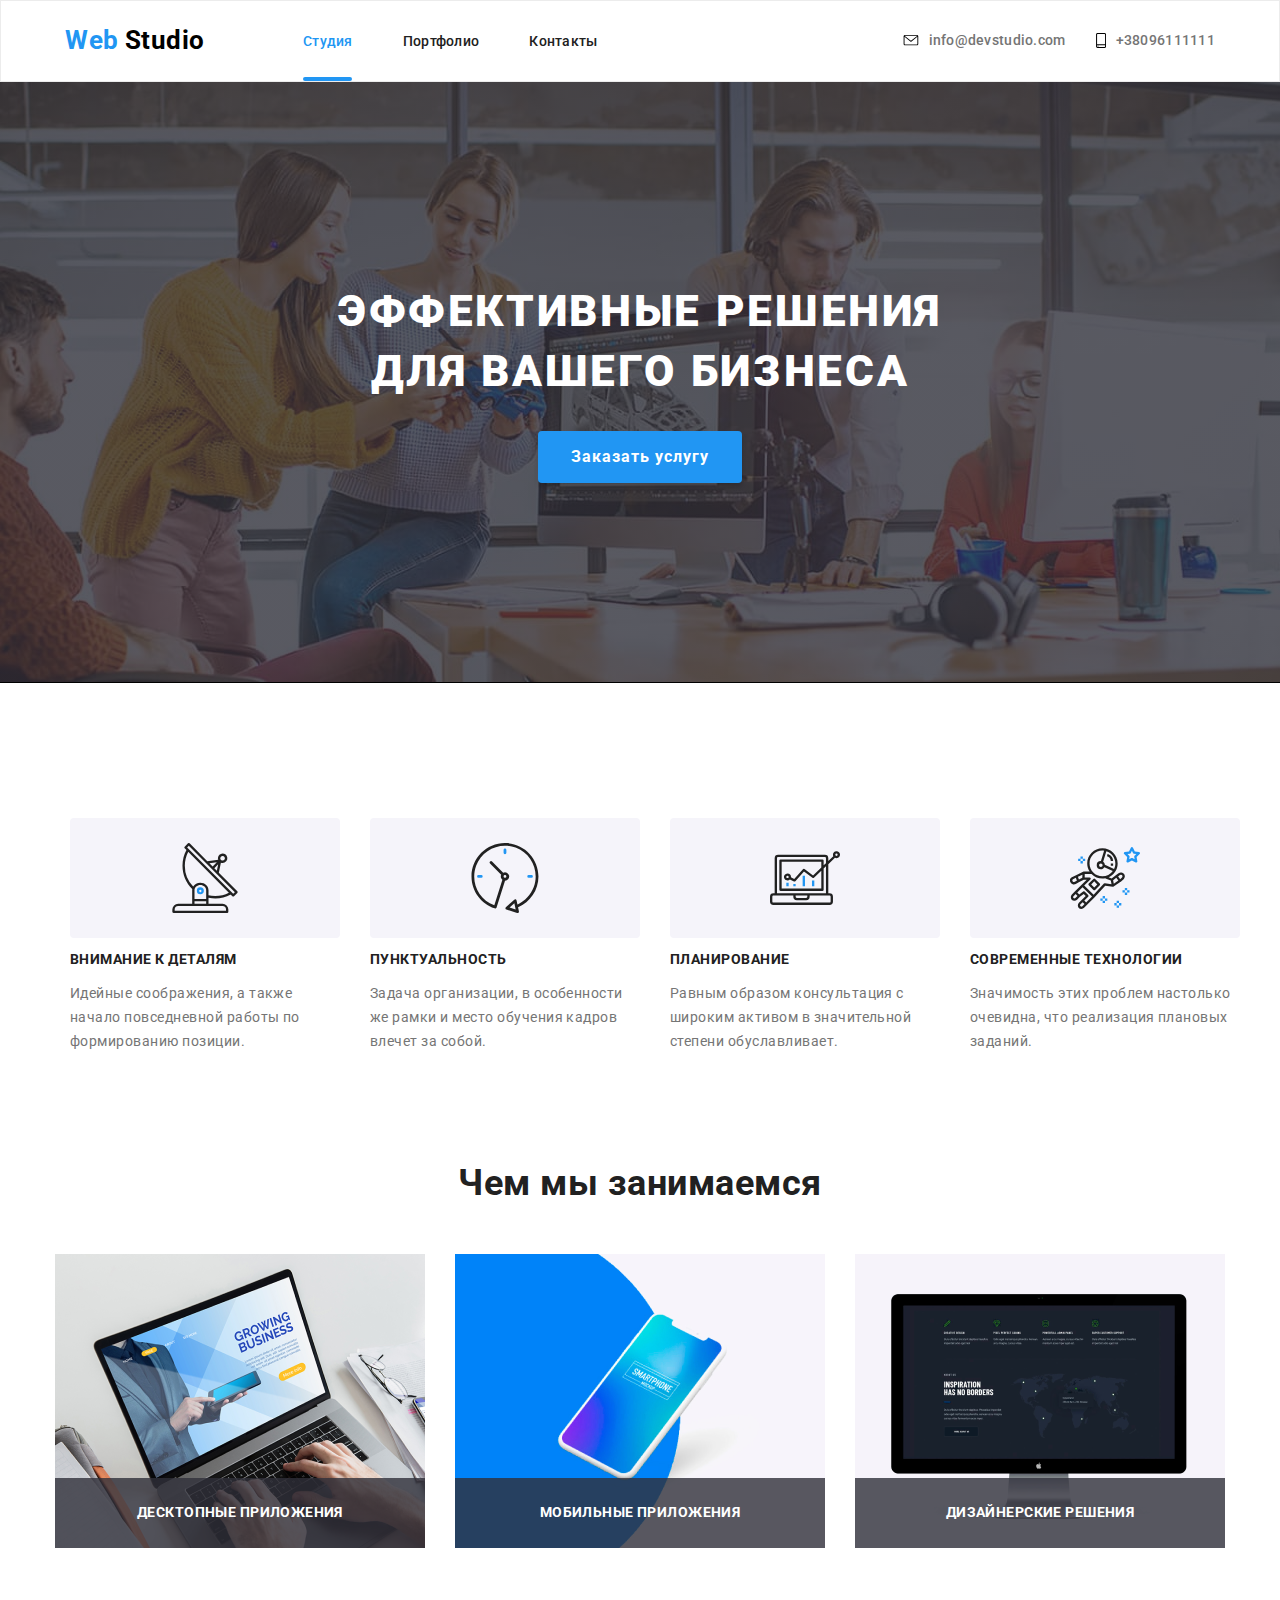
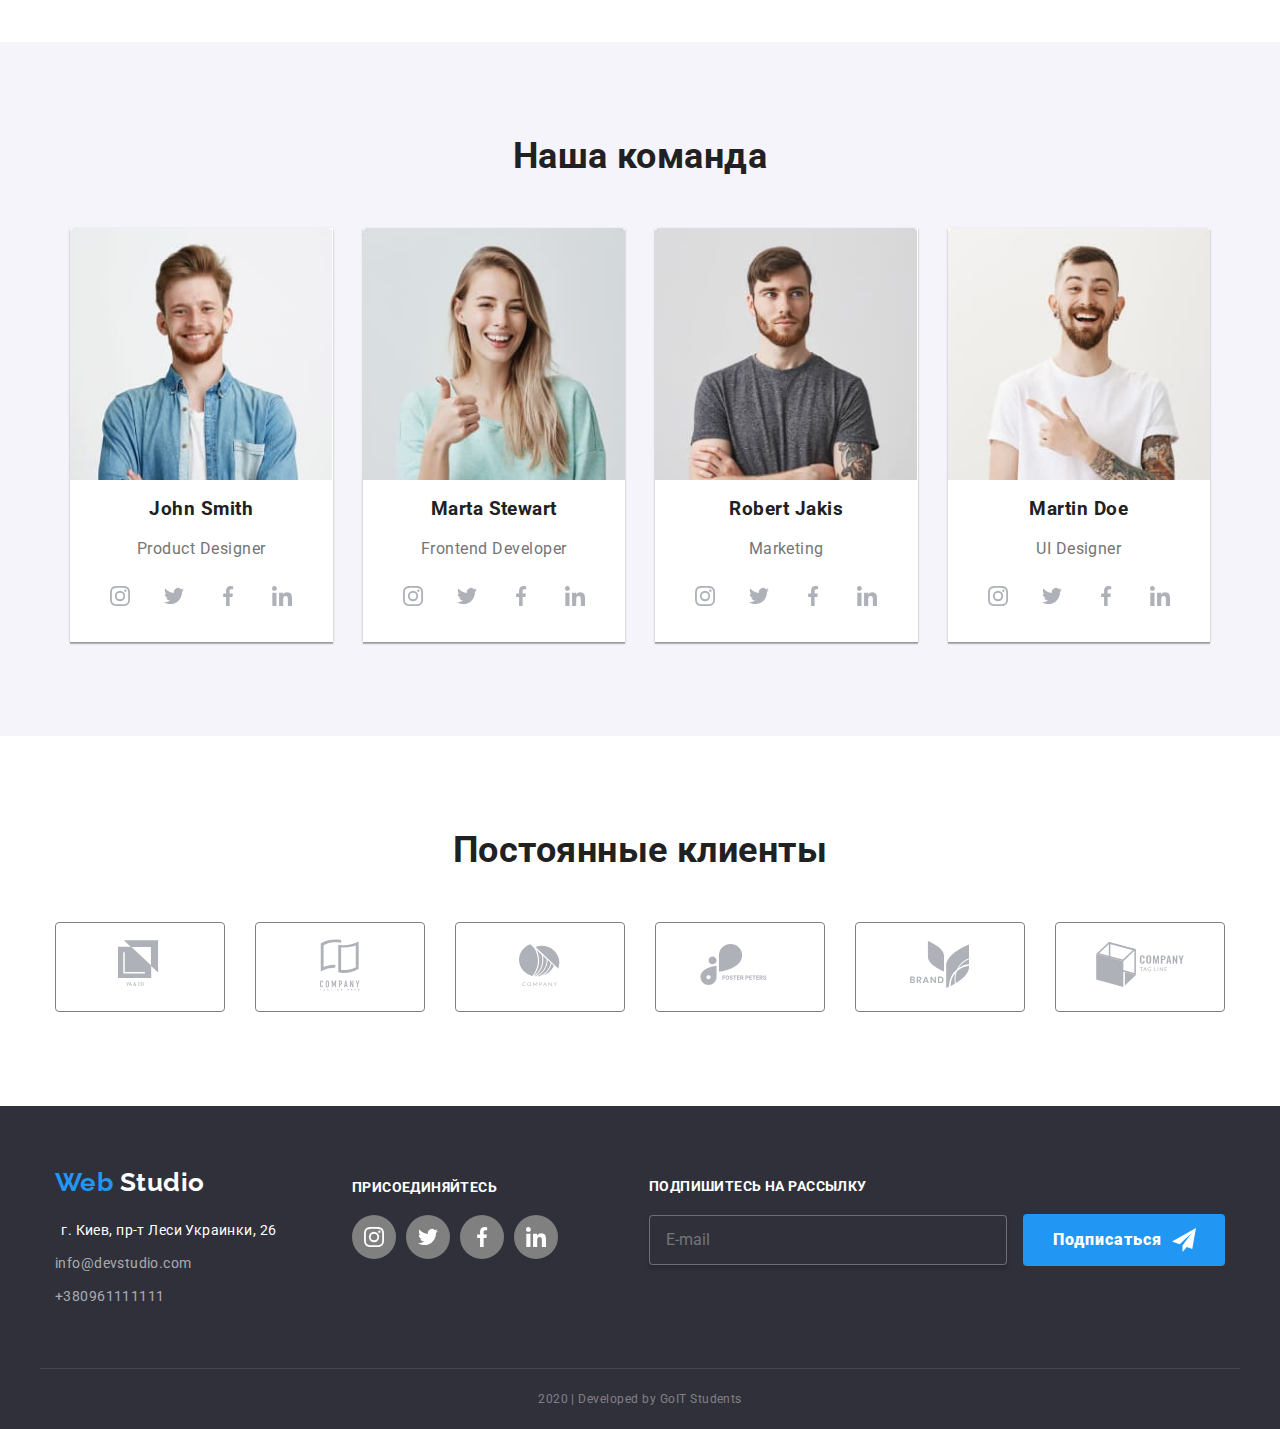
==== commit 4a9665b6: "Делает адаптивными картинки" ====
--- a/index.html
+++ b/index.html
@@ -22,33 +22,56 @@
             <span class="logo-header-blue">Web</span>
             <span class="logo-header-black">Studio</span>
           </a>
+          <button
+            type="button"
+            class="menu-button"
+            aria-expanded="false"
+            aria-controls="menu-container"
+            data-menu-button
+          >
+            <svg
+              width="24"
+              height="16"
+              aria-label="Переключатель мобильного меню"
+            >
+              <use
+                class="icon-close-menu"
+                href="./image/sprite3.svg#Vector-2"
+              ></use>
+              <use class="icon-menu" href="./image/sprite3.svg#menu_24px"></use>
+            </svg>
+          </button>
           <div class="menu-container" id="menu-container" data-menu>
             <ul class="site-nav list">
               <li class="item">
-                <a href="" class="link current-studio">Студия</a>
+                <a href="./index.html" class="link current-studio">Студия</a>
               </li>
               <li class="item">
                 <a href="./portfolio.html" class="link">Портфолио</a>
               </li>
               <li class="item"><a href="" class="link">Контакты</a></li>
             </ul>
-            </nav>
-            <address class="contact">
-              <a class="contact-link-mail" href="mailto:info@devstudio.com">
-                <svg class="ico-n" width="16" height="10">
-                  <use href="./image/sprite.svg#envelope"></use>
-                </svg>
-                info@devstudio.com
-              </a>
-              <a href="tel:+3809611111111" class="contact-link-phone">
-                <svg class="ico-n" width="10" height="14">
-                  <use href="./image/sprite.svg#smartphone"></use>
-                </svg>
-                +38096111111</a
-              >
-            </address>
+
+            <ul class="contact list">
+              <li>
+                <a href="mailto:info@devstudio.com" class="contact-link-mail">
+                  <svg class="ico-n" width="16px" height="11px">
+                    <use href="./image/sprite.svg#envelope"></use>
+                  </svg>
+                  info@devstudio.com
+                </a>
+              </li>
+              <li>
+                <a href="tel:+380961111111" class="contact-link-phone">
+                  <svg class="ico-n" width="10px" height="15px">
+                    <use href="./image/sprite.svg#smartphone"></use>
+                  </svg>
+                  +38096111111</a
+                >
+              </li>
+            </ul>
           </div>
-       
+        </nav>
       </div>
     </header>
     <main>
@@ -112,7 +135,7 @@
               placeholder="Коментарии "
             ></textarea>
 
-            <label class="modal-input checkbox-field">
+            <label class="modal-inputt checkbox-field">
               <input class="checkbox" type="checkbox" />
               <span class="checkbox-icon"></span>
               <span class="subscribe"
@@ -231,7 +254,37 @@
             <h2 class="section-title-studio">Наша команда</h2>
             <ul class="team-list list">
               <li class="item-team">
-                <img src="image/John.jpg" alt="John" width="270" />
+                <picture>
+                  <source
+                    srcset="
+                      ./image/JPG/team/team-John-270w.jpg    270w,
+                      ./image/JPG/team/team-John-540w@2x.jpg 540w
+                    "
+                    media="(min-width: 1200px)"
+                    sizes="270px"
+                  />
+                  <source
+                    srcset="
+                      ./image/JPG/team/team-John-354w.jpg    354w,
+                      ./image/JPG/team/team-John-708w@2x.jpg 708w
+                    "
+                    media="(min-width: 768px)"
+                    sizes="354px"
+                  />
+                  <source
+                    srcset="
+                      ./image/JPG/team/team-John-450w.jpg    450w,
+                      ./image/JPG/team/team-John-900w@2x.jpg 900w
+                    "
+                    media="(max-width: 767px)"
+                    sizes="450px"
+                  />
+                  <img
+                    src="./images/Team/team-John-450w.jpg"
+                    alt="Фото John Smith"
+                  />
+                </picture>
+
                 <h3 class="title">John Smith</h3>
                 <p class="text-team">Product Designer</p>
                 <ul class="icone-link list">
@@ -279,7 +332,37 @@
               </li>
 
               <li class="item-team">
-                <img src="image/Marta.jpg" alt="Marta" width="270" />
+                <picture>
+                  <source
+                    srcset="
+                      ./image/JPG/team/team-Marta-270w.jpg    270w,
+                      ./image/JPG/team/team-Marta-540w@2x.jpg 540w
+                    "
+                    media="(min-width: 1200px)"
+                    sizes="270px"
+                  />
+                  <source
+                    srcset="
+                      ./image/JPG/team/team-Marta-354w.jpg    354w,
+                      ./image/JPG/team/team-Marta-708w@2x.jpg 708w
+                    "
+                    media="(min-width: 768px)"
+                    sizes="354px"
+                  />
+                  <source
+                    srcset="
+                      ./image/JPG/team/team-Marta-450w.jpg    450w,
+                      ./image/JPG/team/team-Marta-900w@2x.jpg 900w
+                    "
+                    media="(max-width: 767px)"
+                    sizes="450px"
+                  />
+                  <img
+                    src="./images/Team/team-Marta-450w.jpg"
+                    alt="Фото Marta Stewart"
+                  />
+                </picture>
+
                 <h3 class="title">Marta Stewart</h3>
                 <p class="text-team">Frontend Developer</p>
                 <ul class="icone-link list">
@@ -327,7 +410,36 @@
               </li>
 
               <li class="item-team">
-                <img src="image/Robert.jpg" alt="Robert" width="270" />
+                <picture>
+                  <source
+                    srcset="
+                      ./image/JPG/team/team-Robert-270w.jpg    270w,
+                      ./image/JPG/team/team-Robert-540w@2x.jpg 540w
+                    "
+                    media="(min-width: 1200px)"
+                    sizes="270px"
+                  />
+                  <source
+                    srcset="
+                      ./image/JPG/team/team-Robert-354w.jpg    354w,
+                      ./image/JPG/team/team-Robert-708w@2x.jpg 708w
+                    "
+                    media="(min-width: 768px)"
+                    sizes="354px"
+                  />
+                  <source
+                    srcset="
+                      ./image/JPG/team/team-Robert-450w.jpg    450w,
+                      ./image/JPG/team/team-Robert-900w@2x.jpg 900w
+                    "
+                    media="(max-width: 767px)"
+                    sizes="450px"
+                  />
+                  <img
+                    src="./images/Team/team-Robert-450w.jpg"
+                    alt="Фото Robert Jakis"
+                  />
+                </picture>
                 <h3 class="title">Robert Jakis</h3>
                 <p class="text-team">Marketing</p>
                 <ul class="icone-link list">
@@ -367,7 +479,37 @@
               </li>
 
               <li class="item-team">
-                <img src="image/Martin.jpg" alt="Martin" width="270" />
+                <picture>
+                  <source
+                    srcset="
+                      ./image/JPG/team/team-Martin-270w.jpg    270w,
+                      ./image/JPG/team/team-Martin-540w@2x.jpg 540w
+                    "
+                    media="(min-width: 1200px)"
+                    sizes="270px"
+                  />
+                  <source
+                    srcset="
+                      ./image/JPG/team/team-Martin-354w.jpg    354w,
+                      ./image/JPG/team/team-Martin-708w@2x.jpg 708w
+                    "
+                    media="(min-width: 768px)"
+                    sizes="354px"
+                  />
+                  <source
+                    srcset="
+                      ./image/JPG/team/team-Martin-450w.jpg    450w,
+                      ./image/JPG/team/team-Martin-900w@2x.jpg 900w
+                    "
+                    media="(max-width: 767px)"
+                    sizes="450px"
+                  />
+                  <img
+                    src="./images/Team/team-Martin-450w.jpg"
+                    alt="Фото Martin Doe"
+                  />
+                </picture>
+
                 <h3 class="title">Martin Doe</h3>
                 <p class="text-team">UI Designer</p>
                 <ul class="icone-link list">
--- a/css/main.min.css
+++ b/css/main.min.css
@@ -1,2 +1,2 @@
-body{margin:0;color:#212121;font-family:Roboto,sans-serif;letter-spacing:.03em}.list{list-style:none;padding:0;bottom:0}.container{padding-left:15px;padding-right:15px;margin:0;margin-left:auto;margin-right:auto}@media screen and (min-width: 480px){.container{width:480px}}@media screen and (min-width: 768px){.container{width:768px}}@media screen and (min-width: 1200px){.container{width:1200px}}@media screen and (min-width: 768px){.main-container{display:-webkit-box;display:-ms-flexbox;display:flex;-webkit-box-align:center;-ms-flex-align:center;align-items:center;border:1px solid #ececec}}@media screen and (min-width: 1200px){.main-container{display:-webkit-box;display:-ms-flexbox;display:flex;-webkit-box-pack:center;-ms-flex-pack:center;justify-content:center;-webkit-box-align:center;-ms-flex-align:center;align-items:center;width:100%;border:1px solid #ececec}}@media screen and (min-width: 768px){.nav{display:-webkit-box;display:-ms-flexbox;display:flex;-webkit-box-align:center;-ms-flex-align:center;align-items:center}}@media screen and (min-width: 768px){.site-nav{display:-webkit-box;display:-ms-flexbox;display:flex;margin:0;position:relative}.site-nav .item:not(:last-child){margin-right:50px}.site-nav .item{padding-top:32px;padding-bottom:32px}}@media screen and (max-width: 767px){.site-nav .link{color:#212121;position:relative;font-weight:500;font-size:18px;text-decoration:none;line-height:21px;letter-spacing:0.02em;-webkit-transition:color 250ms cubic-bezier(0.4, 0, 0.2, 1);transition:color 250ms cubic-bezier(0.4, 0, 0.2, 1)}.site-nav .link:hover,.site-nav .link:focus{color:#2196f3}}@media screen and (min-width: 768px){.site-nav .link{color:#212121;font-weight:500;font-size:14px;text-decoration:none;line-height:16px;letter-spacing:0.02em;-webkit-transition:color 250ms cubic-bezier(0.4, 0, 0.2, 1);transition:color 250ms cubic-bezier(0.4, 0, 0.2, 1)}.site-nav .link:hover,.site-nav .link:focus{color:#2196f3}}.link.current-studio::after{content:"";position:absolute;bottom:0;left:0;width:49px;height:4px;background-color:#2196f3;border-radius:2px}@media screen and (max-width: 767px){.link.current-studio::after{position:absolute;width:61px;height:4px}}.site-nav .link.current-studio{color:#2196f3}.logo-header{font-family:Roboto,sans-serif;font-weight:700;text-decoration:none}@media screen and (min-width: 480px){.logo-header{width:141px;padding-top:16px;padding-bottom:16px;margin-right:269px;font-size:24px;line-height:28px}}@media screen and (min-width: 768px){.logo-header{width:141px;padding-top:26px;padding-bottom:26px;margin-right:81px;font-size:24px;line-height:28px}}@media screen and (min-width: 1200px){.logo-header{width:153px;padding-top:24px;padding-bottom:25px;margin-right:85px;font-size:26px;line-height:31px}}.logo-header-blue{color:#2196f3}.logo-header-black{color:#000000}@media screen and (min-width: 768px){.contact{display:block;-webkit-box-align:center;-ms-flex-align:center;align-items:center;margin-left:84px}}@media screen and (min-width: 1200px){.contact{display:-webkit-box;display:-ms-flexbox;display:flex;-webkit-box-align:center;-ms-flex-align:center;align-items:center;margin-left:305px}}.link{text-decoration:none;font-weight:500;line-height:1.14;letter-spacing:0.02em;display:block}.contact-link-phone{color:#757575;display:-webkit-box;display:-ms-flexbox;display:flex;-webkit-box-align:center;-ms-flex-align:center;align-items:center;text-decoration:none;font-weight:500;font-size:14px;font-style:normal;line-height:1.14;letter-spacing:0.02em;-webkit-transition:color 250ms cubic-bezier(0.4, 0, 0.2, 1);transition:color 250ms cubic-bezier(0.4, 0, 0.2, 1)}@media screen and (max-width: 1199px){.contact-link-phone{font-size:12px;line-height:14px}}.contact-link-phone:hover,.contact-link-phone:focus{color:#2196f3}.contact-link-mail{color:#757575;display:-webkit-box;display:-ms-flexbox;display:flex;-webkit-box-align:center;-ms-flex-align:center;align-items:center;text-decoration:none;font-weight:500;font-size:14px;font-style:normal;line-height:1.14;letter-spacing:0.02em;-webkit-transition:color 250ms cubic-bezier(0.4, 0, 0.2, 1);transition:color 250ms cubic-bezier(0.4, 0, 0.2, 1)}@media screen and (max-width: 1199px){.contact-link-mail{margin-bottom:10px;font-size:12px;line-height:14px}}.contact-link-mail:hover,.contact-link-mail:focus{color:#2196f3}@media screen and (min-width: 768px){.contact-link-mail+.contact-link-phone{margin-left:0}}@media screen and (min-width: 1200px){.contact-link-mail+.contact-link-phone{margin-left:30px}}.ico-n{-webkit-transition:fill 250ms cubic-bezier(0.4, 0, 0.2, 1);transition:fill 250ms cubic-bezier(0.4, 0, 0.2, 1)}@media screen and (min-width: 768px){.ico-n{margin-right:8px}}@media screen and (min-width: 1200px){.ico-n{margin-right:10px}}.contact-link-phone:hover .ico-n,.contact-link-phone:focus .ico-n,.contact-link-mail:hover .ico-n,.contact-link-mail:focus .ico-n{fill:#2196f3}.overlay{display:-webkit-box;display:-ms-flexbox;display:flex;-webkit-box-align:center;-ms-flex-align:center;align-items:center;min-height:400px;outline:1px solid black;margin-left:auto;margin-right:auto;margin-bottom:60px;background-repeat:no-repeat;background-position:center;background-size:cover;background-image:-webkit-gradient(linear, left top, right top, from(rgba(47,48,58,0.8)), to(rgba(47,48,58,0.8))),url(../image/Header.jpg);background-image:linear-gradient(to right, rgba(47,48,58,0.8), rgba(47,48,58,0.8)),url(../image/Header.jpg)}@media screen and (min-width: 480px){.overlay{min-width:480px;min-height:400px;margin-bottom:60px}}@media screen and (min-width: 768px){.overlay{min-width:768px;min-height:400px;margin-bottom:60px}}@media screen and (min-width: 1200px){.overlay{min-width:1200px;min-height:600px;margin-bottom:94px}}.hero{margin-left:auto;margin-right:auto;text-align:center}.hero-title{margin-top:0;margin-bottom:30px;color:#fff;font-weight:900;letter-spacing:0.06em;text-transform:uppercase}@media screen and (min-width: 480px){.hero-title{font-size:24px;line-height:42px}}@media screen and (min-width: 768px){.hero-title{font-size:24px;line-height:42px}}@media screen and (min-width: 1200px){.hero-title{font-size:44px;line-height:60px}}.button-hero{padding:10px 32px;color:#fff;background-color:#2196f3;border:1px solid transparent;border-radius:4px;-webkit-box-shadow:0px 4px 4px rgba(0,0,0,0.15);box-shadow:0px 4px 4px rgba(0,0,0,0.15);text-decoration:none;font-weight:700;font-size:16px;line-height:30px;letter-spacing:0.06em;text-align:center}.backdrop{position:fixed;top:0;left:0;width:100%;height:100%;padding:20px;background-color:rgba(0,0,0,0.2);opacity:1;-webkit-transition:opacity 250ms cubic-bezier(0.4, 0, 0.2, 1),-webkit-transform 250ms cubic-bezier(0.4, 0, 0.2, 1);transition:opacity 250ms cubic-bezier(0.4, 0, 0.2, 1),-webkit-transform 250ms cubic-bezier(0.4, 0, 0.2, 1);transition:opacity 250ms cubic-bezier(0.4, 0, 0.2, 1),transform 250ms cubic-bezier(0.4, 0, 0.2, 1);transition:opacity 250ms cubic-bezier(0.4, 0, 0.2, 1),transform 250ms cubic-bezier(0.4, 0, 0.2, 1),-webkit-transform 250ms cubic-bezier(0.4, 0, 0.2, 1)}.backdrop.is-hidden{opacity:0;pointer-events:none}.modal{position:absolute;top:50%;left:50%;-webkit-transform:translate(-50%, -50%) scale(1);transform:translate(-50%, -50%) scale(1);background-color:#ffffff;padding:40px;min-width:450px;border-radius:4px;-webkit-box-shadow:0px 2px 1px rgba(0,0,0,0.2),0px 1px 1px rgba(0,0,0,0.14),0px 1px 3px rgba(0,0,0,0.12);box-shadow:0px 2px 1px rgba(0,0,0,0.2),0px 1px 1px rgba(0,0,0,0.14),0px 1px 3px rgba(0,0,0,0.12);-webkit-transition:-webkit-transform 250ms cubic-bezier(0.4, 0, 0.2, 1);transition:-webkit-transform 250ms cubic-bezier(0.4, 0, 0.2, 1);transition:transform 250ms cubic-bezier(0.4, 0, 0.2, 1);transition:transform 250ms cubic-bezier(0.4, 0, 0.2, 1), -webkit-transform 250ms cubic-bezier(0.4, 0, 0.2, 1)}.modal-title{display:block;margin-bottom:30px;font-weight:700;line-height:1.15;font-size:20px;text-align:center;color:#212121;letter-spacing:.03em}.modal-input{position:relative;display:block;width:448px;height:40px;margin-bottom:30px;-webkit-box-sizing:border-box;box-sizing:border-box;border-radius:4px}.modal-input:focus-within>.modal-icon,.modal-input:hover>.modal-icon{fill:#2196f3}.modal-input:focus-within>.input-label,.modal-input:hover>.input-label,.modal-input:not(:placeholder-shown)+.input-label{-webkit-transform:translate(-25px, -60px);transform:translate(-25px, -60px);color:#2196f3}.modal-input:focus-within .input-field,.modal-input:hover>.input-field{border-color:#2196f3;outline-color:#2196f3;cursor:pointer}.input-field{padding-left:42px;width:100%;height:40px;resize:none;border:1px solid rgba(33,33,33,0.2);-webkit-transition:color 250ms cubic-bezier(0.4, 0, 0.2, 1);transition:color 250ms cubic-bezier(0.4, 0, 0.2, 1);color:#212121}.input-field:not(:placeholder-shown)+.input-label{-webkit-transform:translate(-25px, -60px);transform:translate(-25px, -60px)}.input-label{position:absolute;top:75%;height:100%;padding-top:12px;padding-bottom:12px;left:42px;-webkit-transform:translateY(-75%);transform:translateY(-75%);font-size:14px;line-height:1.14;color:#757575;-webkit-transition:color 250ms cubic-bezier(0.4, 0, 0.2, 1),-webkit-transform 250ms cubic-bezier(0.4, 0, 0.2, 1);transition:color 250ms cubic-bezier(0.4, 0, 0.2, 1),-webkit-transform 250ms cubic-bezier(0.4, 0, 0.2, 1);transition:transform 250ms cubic-bezier(0.4, 0, 0.2, 1),color 250ms cubic-bezier(0.4, 0, 0.2, 1);transition:transform 250ms cubic-bezier(0.4, 0, 0.2, 1),color 250ms cubic-bezier(0.4, 0, 0.2, 1),-webkit-transform 250ms cubic-bezier(0.4, 0, 0.2, 1)}.modal-icon{position:absolute;display:inline-block;top:70%;left:16px;-webkit-transform:translateY(-100%);transform:translateY(-100%)}textarea{resize:none}.input-field-textarea{width:100%;font-size:14px;line-height:1.14;color:var(--paragraph-text-color);margin-bottom:30px;padding-left:16px;padding-top:12px;border:1px solid rgba(33,33,33,0.2);-webkit-box-sizing:border-box;box-sizing:border-box;border-radius:4px}.input-field-textarea:focus-within,.input-field-textarea:hover,.input-field-textarea:not(:placeholder-shown){border-color:#2196f3;outline:none;cursor:pointer}.modal-button{display:-webkit-box;display:-ms-flexbox;display:flex;-webkit-box-pack:center;-ms-flex-pack:center;justify-content:center;-webkit-box-align:center;-ms-flex-align:center;align-items:center}.button{text-decoration:none;background-color:#2196f3;color:#fff;border:1px solid transparent;border-radius:4px;padding-top:10px;padding-bottom:10px;width:200px;height:50px;font-weight:700;font-size:16px;line-height:1.87;cursor:pointer}.button.modal-button{-webkit-box-shadow:0px 4px 4px rgba(0,0,0,0.15);box-shadow:0px 4px 4px rgba(0,0,0,0.15);-webkit-transition:background-color 250ms cubic-bezier(0.4, 0, 0.2, 1);transition:background-color 250ms cubic-bezier(0.4, 0, 0.2, 1)}.button.modal-button:hover,.button.modal-button:focus{background-color:#188ce8;color:#fff}.submit{font-weight:900;font-size:16px;line-height:1.88;text-align:center;letter-spacing:0.06em}.checkbox-field{border:none}.checkbox{-webkit-appearance:none;-moz-appearance:none;appearance:none;position:absolute}.checkbox:checked+.checkbox-icon{background-color:#2196f3;border-color:transparent;background-origin:border-box;background-image:url(../image/Vector3.svg);background-repeat:no-repeat;background-position:center;background-size:contain}.subscribe{position:absolute;top:-10%;font-size:14px;line-height:24px;letter-spacing:0.03em;color:#757575}.checkbox-icon{display:inline-block;margin-right:7px;width:16px;height:15px;border:2px solid #212121;border-radius:2px}.modal-close{position:absolute;display:-webkit-box;display:-ms-flexbox;display:flex;-webkit-box-pack:center;-ms-flex-pack:center;justify-content:center;-webkit-box-align:center;-ms-flex-align:center;align-items:center;bottom:100%;left:100%;-webkit-transform:translate(-130%, 130%);transform:translate(-130%, 130%);background-color:#ffffff;width:30px;height:30px;border-radius:50%;border:1px solid rgba(0,0,0,0.1);-webkit-transition:fill 250ms cubic-bezier(0.4, 0, 0.2, 1);transition:fill 250ms cubic-bezier(0.4, 0, 0.2, 1);cursor:pointer}.modal-close:hover,.modal-close:focus{fill:#2196f3}.section-title{visibility:hidden;margin-top:0;margin-bottom:0;color:#212121;font-weight:700;font-size:36px;line-height:42px;text-align:center}@media screen and (max-width: 1199px){.feature-list{display:-webkit-box;display:-ms-flexbox;display:flex;-ms-flex-wrap:wrap;flex-wrap:wrap;-webkit-box-pack:center;-ms-flex-pack:center;justify-content:center;margin-top:0;margin-bottom:60px}}@media screen and (min-width: 1200px){.feature-list{display:-webkit-box;display:-ms-flexbox;display:flex;margin-top:0;margin-bottom:0px}}@media screen and (min-width: 480px){.feature-list .item{width:100%;-webkit-box-pack:center;-ms-flex-pack:center;justify-content:center;margin-top:0}}@media screen and (min-width: 768px){.feature-list .item{width:calc((100% - 4 * 15px) / 2);margin:15px;-webkit-box-align:center;-ms-flex-align:center;align-items:center;width:270px}}@media screen and (min-width: 1200px){.feature-list .item{width:calc((100% - 4 * 15px) / 4);margin:0px 15px;-webkit-box-align:center;-ms-flex-align:center;align-items:center;width:270px}}.feature-list .title{color:#212121;font-weight:700;font-size:14px;line-height:1.14;text-transform:uppercase}.feature-icone{margin-left:100px;margin-right:100px;margin-top:25px;margin-bottom:25px}.rectangle{text-align:center;width:100%;height:120px;background-color:#f5f4fa;border-radius:4px}.text-featute{color:#757575;font-size:14px;line-height:1.71}@media screen and (max-width: 767px){.text-featute{margin:0;margin-bottom:30px;margin-top:10px}}@media screen and (max-width: 767px){.title{margin-top:30px;margin-bottom:0;text-align:center}}.section-title-studio{font-weight:700;color:#212121;text-align:center}@media screen and (max-width: 767px){.section-title-studio{font-size:28px;line-height:33px;margin-top:0;margin-bottom:0;padding-bottom:15px;padding-top:60px}}@media screen and (min-width: 768px){.section-title-studio{font-size:28px;line-height:33px;margin-top:0;margin-bottom:0;padding-bottom:15px;padding-top:60px}}@media screen and (min-width: 1200px){.section-title-studio{font-size:36px;line-height:1.16;margin-top:0;margin-bottom:0;padding-bottom:50px;padding-top:94px}}.section-title-work{font-weight:700;color:#212121;text-align:center}@media screen and (max-width: 1199px){.section-title-work{display:none}}@media screen and (min-width: 1200px){.section-title-work{font-size:36px;line-height:42px;margin-top:0;margin-bottom:0;padding-bottom:50px;padding-top:94px}}.work{display:block}.work-list{display:-webkit-box;display:-ms-flexbox;display:flex;margin-top:0;margin-bottom:94px;position:relative}@media screen and (max-width: 1199px){.work-list .item{display:none}}@media screen and (min-width: 1200px){.work-list .item{width:370px;margin-right:30px;z-index:-1}}.work-list .item .item:nth-child(3n){margin-right:0}.work-list .item .item:nth-last-child(-n+3){margin-bottom:0px}.work-list .item .title{color:#fff;font-weight:700;font-size:14px;line-height:1.14;text-transform:uppercase}.title-work-text{text-align:center;margin-top:0;margin-bottom:0;padding-top:27px;padding-bottom:27px;color:#fff;width:370px;height:70px;position:absolute;bottom:0px;background:rgba(47,48,58,0.8);border-radius:0px;font-family:Roboto;font-weight:700;font-size:14px;line-height:1.14;letter-spacing:0.03em;text-transform:uppercase}.team-bg{background:#f5f4fa;width:100%;display:-webkit-box;display:-ms-flexbox;display:flex;text-align:center;-webkit-box-pack:center;-ms-flex-pack:center;justify-content:center}.item-team{background-color:#fff;-webkit-box-shadow:0px 2px 1px rgba(0,0,0,0.2),0px 1px 1px rgba(0,0,0,0.14),0px 1px 3px rgba(0,0,0,0.12);box-shadow:0px 2px 1px rgba(0,0,0,0.2),0px 1px 1px rgba(0,0,0,0.14),0px 1px 3px rgba(0,0,0,0.12)}@media screen and (min-width: 480px){.team-list{-webkit-box-pack:center;-ms-flex-pack:center;justify-content:center;text-align:center;margin-top:0;margin-bottom:94px}}@media screen and (max-width: 1199px){.team-list{display:-webkit-box;display:-ms-flexbox;display:flex;-ms-flex-wrap:wrap;flex-wrap:wrap;-webkit-box-pack:center;-ms-flex-pack:center;justify-content:center;text-align:center;margin-top:0px;margin-bottom:94px}}@media screen and (min-width: 1200px){.team-list{display:-webkit-box;display:-ms-flexbox;display:flex;-webkit-box-pack:center;-ms-flex-pack:center;justify-content:center;text-align:center;margin-top:0;margin-bottom:94px}}@media screen and (min-width: 480px){.team-list .item-team{margin:15px}}@media screen and (min-width: 768px){.team-list .item-team{width:calc((100% - 4 * 15px) / 2);margin:15px;-webkit-box-align:center;-ms-flex-align:center;align-items:center;width:270px}}@media screen and (min-width: 1200px){.team-list .item-team{width:calc((100% - 4 * 15px) / 4);margin:0px 15px;-webkit-box-align:center;-ms-flex-align:center;align-items:center;width:270px}}.team-title{color:#fff;font-weight:500;font-size:16px;line-height:1.19}.text-team{margin:0;margin-top:10px;color:#757575;font-size:16px;line-height:1.19}.icone-link{display:-webkit-box;display:-ms-flexbox;display:flex;-webkit-box-align:center;-ms-flex-align:center;align-items:center;-webkit-box-pack:center;-ms-flex-pack:center;justify-content:center;margin:0;margin-top:16px}.card{padding:0;margin-bottom:24px;margin-right:10px}.card:last-child{margin-right:0px}.link-card{display:-webkit-box;display:-ms-flexbox;display:flex;-webkit-box-pack:center;-ms-flex-pack:center;justify-content:center;-webkit-box-align:center;-ms-flex-align:center;align-items:center;width:44px;height:44px;border:none;border-radius:50%;-webkit-transition:background-color 250ms cubic-bezier(0.4, 0, 0.2, 1);transition:background-color 250ms cubic-bezier(0.4, 0, 0.2, 1)}.link-card:hover,.link-card:focus{background-color:#2196f3;cursor:pointer}.link-card:hover .icon-card,.link-card:focus .icon-card{fill:#fff;cursor:pointer}.icon-card{fill:#afb1b8;-webkit-transition:fill 250ms cubic-bezier(0.4, 0, 0.2, 1);transition:fill 250ms cubic-bezier(0.4, 0, 0.2, 1)}@media screen and (max-width: 767px){.section-client{padding-bottom:60px}}@media screen and (min-width: 768px){.section-client{padding-bottom:60px}}@media screen and (min-width: 1200px){.section-client{padding-bottom:94px}}.client-list{display:-webkit-box;display:-ms-flexbox;display:flex;-ms-flex-wrap:wrap;flex-wrap:wrap;-webkit-box-pack:justify;-ms-flex-pack:justify;justify-content:space-between;margin-top:0;margin:-15px}.client-list .item-client{display:-webkit-box;display:-ms-flexbox;display:flex;-webkit-box-pack:center;-ms-flex-pack:center;justify-content:center;-webkit-box-align:center;-ms-flex-align:center;align-items:center;width:170px;height:90px;border:1px solid grey;border-radius:4px;fill:#afb1b8;-webkit-transition:border-color 250ms cubic-bezier(0.4, 0, 0.2, 1);transition:border-color 250ms cubic-bezier(0.4, 0, 0.2, 1)}@media screen and (max-width: 767px){.client-list .item-client{width:calc((100% - 4 * 15px) / 2);margin:15px}}@media screen and (min-width: 768px){.client-list .item-client{width:calc((100% - 6 * 15px) / 3);margin:15px}}@media screen and (min-width: 1200px){.client-list .item-client{width:calc((100% - 12 * 15px) / 6);margin:15px}}.item-client:hover,.item-client:focus-within{border-color:#2196f3;cursor:pointer}.logo-clients{fill:#afb1b8;-webkit-transition:fill 250ms cubic-bezier(0.4, 0, 0.2, 1);transition:fill 250ms cubic-bezier(0.4, 0, 0.2, 1)}.item-client:hover .logo-clients,.item-client:focus-within .logo-clients{fill:#2196f3;cursor:pointer}.page-footer{background-color:#2f303a}@media screen and (max-width: 1199px){.main-container-footer{display:-webkit-box;display:-ms-flexbox;display:flex;-webkit-box-orient:vertical;-webkit-box-direction:normal;-ms-flex-direction:column;flex-direction:column;border-bottom:1px solid rgba(255,255,255,0.1)}}@media screen and (min-width: 1200px){.main-container-footer{display:-webkit-box;display:-ms-flexbox;display:flex;-webkit-box-pack:justify;-ms-flex-pack:justify;justify-content:space-between;-webkit-box-align:baseline;-ms-flex-align:baseline;align-items:baseline;border-bottom:1px solid rgba(255,255,255,0.1)}}@media screen and (min-width: 768px){.address-social-container{display:-webkit-box;display:-ms-flexbox;display:flex;-webkit-box-pack:center;-ms-flex-pack:center;justify-content:center}}@media screen and (min-width: 1200px){.address-social-container{display:-webkit-box;display:-ms-flexbox;display:flex}}.address{text-align:center;font-style:normal}.logo-footer{font-family:Raleway, sans-serif;font-weight:700;text-decoration:none}@media screen and (max-width: 767px){.logo-footer{display:block;margin-top:60px;margin-bottom:20px;margin-left:auto;margin-right:auto;font-size:22px;line-height:1.18;text-align:center}}@media screen and (min-width: 768px){.logo-footer{display:block;margin-top:60px;margin-bottom:20px;font-size:22px;line-height:1.18;text-align:center}}@media screen and (min-width: 1200px){.logo-footer{display:block;margin-top:60px;margin-bottom:20px;margin-left:0;margin-right:147px;font-size:26px;line-height:31px;text-align:center}}.logo-footer-blue{color:#2196f3}.logo-footer-white{color:#fff}.contact-us{font-family:Roboto,sans-serif;font-size:14px;line-height:24px;letter-spacing:.03em;font-style:normal;color:#fff;margin-bottom:60px}@media screen and (max-width: 767px){.contact-us{margin-left:0;margin-right:0}}@media screen and (min-width: 768px){.contact-us{margin-left:0;margin-right:0}}@media screen and (min-width: 1200px){.contact-us{margin-left:0;margin-right:69px}}.contact-us-mail{text-decoration:none;font-style:normal;color:rgba(255,255,255,0.6);-webkit-transition:color 250ms cubic-bezier(0.4, 0, 0.2, 1);transition:color 250ms cubic-bezier(0.4, 0, 0.2, 1)}@media screen and (max-width: 767px){.contact-us-mail{display:block;margin-left:38px;margin-top:8px;margin-right:38px}}@media screen and (min-width: 768px){.contact-us-mail{display:block;margin-top:8px}}@media screen and (min-width: 1200px){.contact-us-mail{display:-webkit-box;display:-ms-flexbox;display:flex;-webkit-box-pack:start;-ms-flex-pack:start;justify-content:start;margin-top:9px;margin-left:0}}.contact-us-mail:hover,.contact-us-mail:focus{color:#2196f3}.contact-us-phone{text-decoration:none;font-style:normal;color:rgba(255,255,255,0.6);-webkit-transition:color 250ms cubic-bezier(0.4, 0, 0.2, 1);transition:color 250ms cubic-bezier(0.4, 0, 0.2, 1)}@media screen and (max-width: 767px){.contact-us-phone{display:block;margin-left:50px;margin-right:50px;margin-top:8px}}@media screen and (min-width: 768px){.contact-us-phone{display:block;margin-top:8px}}@media screen and (min-width: 1200px){.contact-us-phone{display:-webkit-box;display:-ms-flexbox;display:flex;-webkit-box-pack:start;-ms-flex-pack:start;justify-content:start;margin-top:9px;margin-left:0}}.contact-us-phone:hover,.contact-us-phone:focus{color:#2196f3}@media screen and (min-width: 768px){.social{display:block;text-align:center;margin-left:165px}}@media screen and (min-width: 1200px){.social{margin-left:0}}.join{color:#fff;font-family:Roboto,sans-serif;font-weight:700;font-size:14px;line-height:16px;letter-spacing:.03em;text-transform:uppercase}@media screen and (max-width: 767px){.join{display:block;margin-bottom:20px;margin-left:152px}}@media screen and (min-width: 768px){.join{display:block;text-align:center;margin-top:65px;margin-bottom:20px;color:#fff}}@media screen and (min-width: 1200px){.join{display:-webkit-box;display:-ms-flexbox;display:flex;-webkit-box-align:baseline;-ms-flex-align:baseline;align-items:baseline;margin-top:72px;margin-bottom:20px}}.join-us{color:#fff;font-family:Roboto,sans-serif;font-weight:700;font-size:14px;line-height:16px;letter-spacing:.03em;text-transform:uppercase}@media screen and (max-width: 767px){.join-us{display:block;text-align:center;margin-bottom:20px;margin-top:60px}}@media screen and (min-width: 768px){.join-us{display:block;text-align:center;margin-top:0;margin-bottom:20px}}@media screen and (min-width: 1200px){.join-us{display:-webkit-box;display:-ms-flexbox;display:flex;-webkit-box-align:baseline;-ms-flex-align:baseline;align-items:baseline;margin-top:72px;margin-bottom:20px}}.icon{display:-webkit-box;display:-ms-flexbox;display:flex;-webkit-box-pack:center;-ms-flex-pack:center;justify-content:center;-webkit-box-align:center;-ms-flex-align:center;align-items:center;padding:0;margin-right:10px;border:none;width:44px;height:44px;border-radius:50%;background-color:grey;fill:#fff;-webkit-transition:background-color 250ms cubic-bezier(0.4, 0, 0.2, 1);transition:background-color 250ms cubic-bezier(0.4, 0, 0.2, 1)}.icon:hover,.icon:focus-within{cursor:pointer;background-color:#2196f3}.social-link{fill:#fff}.footer-email{position:relative;text-align:center;width:100%}.input-email{background-color:#2f303a;border:1px solid rgba(255,255,255,0.3);-webkit-box-sizing:border-box;box-sizing:border-box;-webkit-box-shadow:0px 4px 4px rgba(0,0,0,0.15);box-shadow:0px 4px 4px rgba(0,0,0,0.15);border-radius:4px;color:rgba(255,255,255,0.6);font-size:16px;line-height:1.87}@media screen and (max-width: 767px){.input-email{width:100%;height:50px;margin-bottom:20px;padding:15px 16px}}@media screen and (min-width: 768px){.input-email{display:block;width:100%;height:50px;margin-bottom:20px;padding:15px 16px}}@media screen and (min-width: 1200px){.input-email{display:inline-block;width:358px;height:50px;margin:0;padding:15px 16px}}.button-footer{display:-webkit-inline-box;display:-ms-inline-flexbox;display:inline-flex;-webkit-box-pack:center;-ms-flex-pack:center;justify-content:center;-webkit-box-align:center;-ms-flex-align:center;align-items:center;padding-top:10px;border:1px solid transparent;padding-bottom:10px;padding-left:29px;padding-right:28px;border-radius:4px;min-width:143px;color:#fff;background-color:#2196f3;font-weight:900;font-size:16px;line-height:1.87;letter-spacing:0.06em;text-align:center;text-decoration:none}@media screen and (max-width: 767px){.button-footer{margin-bottom:60px;margin-left:0}}@media screen and (min-width: 768px){.button-footer{margin-bottom:60px;margin-left:0}}@media screen and (min-width: 1200px){.button-footer{margin-bottom:100px;margin-left:12px}}.icone-send{display:-webkit-inline-box;display:-ms-inline-flexbox;display:inline-flex;-webkit-box-align:center;-ms-flex-align:center;align-items:center;-webkit-box-pack:center;-ms-flex-pack:center;justify-content:center;margin-left:10px}.text-copy{margin-top:0;margin-bottom:0;padding-top:18px;padding-bottom:9px;color:rgba(255,255,255,0.4);font-size:12px;line-height:2;text-align:center}
+body{margin:0;color:#212121;font-family:Roboto,sans-serif;letter-spacing:.03em}.list{list-style:none;padding:0;bottom:0}img{display:block;max-width:100%;height:auto}.container{position:relative;padding-left:15px;padding-right:15px;margin:0;margin-left:auto;margin-right:auto}@media screen and (min-width: 480px){.container{width:480px;min-height:60px}}@media screen and (min-width: 768px){.container{width:768px}}@media screen and (min-width: 1200px){.container{width:1200px}}@media screen and (min-width: 768px){.main-container{display:-webkit-box;display:-ms-flexbox;display:flex;-webkit-box-align:center;-ms-flex-align:center;align-items:center;border:1px solid #ececec}}@media screen and (min-width: 1200px){.main-container{display:-webkit-box;display:-ms-flexbox;display:flex;-webkit-box-pack:center;-ms-flex-pack:center;justify-content:center;-webkit-box-align:center;-ms-flex-align:center;align-items:center;width:100%;border:1px solid #ececec}}.menu-button{background-color:#fff;width:40px;height:40px;margin-top:10px;border:none;fill:#000000}.menu-button:hover{fill:#2196f3}.menu-button .icon-close-menu{display:none}.menu-button.is-open .icon-close-menu{display:block;fill:black}.menu-button.is-open .icon-close-menu:hover{fill:#2196f3}.menu-button.is-open .icon-menu{display:none}@media screen and (min-width: 768px){.menu-button{display:none}}@media screen and (max-width: 767px){.menu-container{display:none;position:absolute;top:98%;left:0;width:100%;padding:60px 0px;text-align:center;font-size:18px;background-color:white;-webkit-box-shadow:0px 1px 3px rgba(0,0,0,0.16),0px 2px 4px rgba(0,0,0,0.08),0px 4px 8px rgba(0,0,0,0.04);box-shadow:0px 1px 3px rgba(0,0,0,0.16),0px 2px 4px rgba(0,0,0,0.08),0px 4px 8px rgba(0,0,0,0.04);-webkit-transform:translateY(-200%);transform:translateY(-200%);opacity:0;-webkit-transition:opacity 250ms, -webkit-transform 250ms;transition:opacity 250ms, -webkit-transform 250ms;transition:transform 250ms, opacity 250ms;transition:transform 250ms, opacity 250ms, -webkit-transform 250ms}.menu-container.is-open{display:block;-webkit-transform:translateY(0%);transform:translateY(0%);opacity:1;z-index:99}}@media screen and (min-width: 768px){.menu-container{display:-webkit-box;display:-ms-flexbox;display:flex;-webkit-box-align:center;-ms-flex-align:center;align-items:center}}@media screen and (min-width: 1200px){.menu-container{display:-webkit-box;display:-ms-flexbox;display:flex;-webkit-box-pack:center;-ms-flex-pack:center;justify-content:center;-webkit-box-align:center;-ms-flex-align:center;align-items:center}}.logo-header{font-family:Roboto,sans-serif;font-weight:700;text-decoration:none}@media screen and (min-width: 480px){.logo-header{width:141px;padding-top:16px;padding-bottom:16px;margin-right:269px;font-size:24px;line-height:28px}}@media screen and (min-width: 768px){.logo-header{width:141px;padding-top:26px;padding-bottom:26px;margin-right:81px;font-size:24px;line-height:28px}}@media screen and (min-width: 1200px){.logo-header{width:153px;padding-top:24px;padding-bottom:25px;margin-right:85px;font-size:26px;line-height:31px}}.logo-header-blue{color:#2196f3}.logo-header-black{color:#000000}@media screen and (min-width: 768px){.nav{display:-webkit-box;display:-ms-flexbox;display:flex;-webkit-box-align:center;-ms-flex-align:center;align-items:center}}@media screen and (min-width: 1200px){.nav{display:-webkit-box;display:-ms-flexbox;display:flex;-webkit-box-align:center;-ms-flex-align:center;align-items:center}}@media screen and (min-width: 768px){.site-nav{display:-webkit-box;display:-ms-flexbox;display:flex;margin:0;position:relative}.site-nav .item:not(:last-child){margin-right:50px}.site-nav .item{padding-top:32px;padding-bottom:32px}}@media screen and (max-width: 767px){.site-nav .link{color:#212121;position:relative;margin-bottom:30px;font-weight:500;font-size:18px;text-decoration:none;line-height:21px;letter-spacing:0.02em;-webkit-transition:color 250ms cubic-bezier(0.4, 0, 0.2, 1);transition:color 250ms cubic-bezier(0.4, 0, 0.2, 1)}.site-nav .link:hover,.site-nav .link:focus{color:#2196f3}}@media screen and (min-width: 768px){.site-nav .link{color:#212121;font-weight:500;font-size:14px;text-decoration:none;line-height:16px;letter-spacing:0.02em;-webkit-transition:color 250ms cubic-bezier(0.4, 0, 0.2, 1);transition:color 250ms cubic-bezier(0.4, 0, 0.2, 1)}.site-nav .link:hover,.site-nav .link:focus{color:#2196f3}}.link.current-studio::after{content:"";position:absolute;bottom:0;left:0;width:49px;height:4px;background-color:#2196f3;border-radius:2px}@media screen and (max-width: 767px){.link.current-studio::after{position:absolute;width:61px;height:4px;left:44%}}.site-nav .link.current-studio{color:#2196f3}@media screen and (min-width: 480px){.contact{text-align:center}}@media screen and (min-width: 768px){.contact{display:block;-webkit-box-align:center;-ms-flex-align:center;align-items:center;margin-left:84px}}@media screen and (min-width: 1200px){.contact{display:-webkit-box;display:-ms-flexbox;display:flex;-webkit-box-align:center;-ms-flex-align:center;align-items:center;margin-left:305px}}.link{text-decoration:none;font-weight:500;line-height:1.14;letter-spacing:0.02em;display:block}.contact-link-phone{text-decoration:none;font-weight:500;font-size:14px;color:#757575;display:-webkit-box;display:-ms-flexbox;display:flex;-webkit-box-align:center;-ms-flex-align:center;align-items:center;font-style:normal;line-height:1.14;letter-spacing:0.02em;-webkit-transition:color 250ms cubic-bezier(0.4, 0, 0.2, 1);transition:color 250ms cubic-bezier(0.4, 0, 0.2, 1)}@media screen and (max-width: 767px){.contact-link-phone{margin-left:185px;margin-top:16px}}@media screen and (max-width: 1199px){.contact-link-phone{font-size:12px;line-height:14px}}.contact-link-phone:hover,.contact-link-phone:focus{color:#2196f3}.contact-link-mail{color:#757575;display:-webkit-box;display:-ms-flexbox;display:flex;-webkit-box-align:center;-ms-flex-align:center;align-items:center;margin-right:30px;text-decoration:none;font-weight:500;font-size:14px;font-style:normal;line-height:1.14;letter-spacing:0.02em;-webkit-transition:color 250ms cubic-bezier(0.4, 0, 0.2, 1);transition:color 250ms cubic-bezier(0.4, 0, 0.2, 1)}@media screen and (max-width: 767px){.contact-link-mail{margin-left:171px;margin-top:30px}}@media screen and (max-width: 1199px){.contact-link-mail{margin-bottom:10px;font-size:12px;line-height:14px}}.contact-link-mail:hover,.contact-link-mail:focus{color:#2196f3}@media screen and (min-width: 768px){.contact-link-mail+.contact-link-phone{margin-left:0}}@media screen and (min-width: 1200px){.contact-link-mail+.contact-link-phone{margin-left:30px}}.ico-n{-webkit-transition:fill 250ms cubic-bezier(0.4, 0, 0.2, 1);transition:fill 250ms cubic-bezier(0.4, 0, 0.2, 1)}@media screen and (min-width: 480px){.ico-n{margin-right:8px}}@media screen and (min-width: 768px){.ico-n{margin-right:8px}}@media screen and (min-width: 1200px){.ico-n{margin-right:10px}}.contact-link-phone:hover .ico-n,.contact-link-phone:focus .ico-n,.contact-link-mail:hover .ico-n,.contact-link-mail:focus .ico-n{fill:#2196f3}.overlay{display:-webkit-box;display:-ms-flexbox;display:flex;-webkit-box-align:center;-ms-flex-align:center;align-items:center;min-height:400px;outline:1px solid black;margin-left:auto;margin-right:auto;margin-bottom:60px;background-repeat:no-repeat;background-position:center;background-size:cover;background-image:-webkit-gradient(linear, left top, right top, from(rgba(47,48,58,0.8)), to(rgba(47,48,58,0.8))),url("../image/JPG/hero/Hero-mobile.jpg");background-image:linear-gradient(to right, rgba(47,48,58,0.8), rgba(47,48,58,0.8)),url("../image/JPG/hero/Hero-mobile.jpg")}@media screen and (min-device-pixel-ratio: 2), screen and (-webkit-min-device-pixel-ratio: 2), screen and (min-resolution: 192dpi), screen and (min-resolution: 2dppx){.overlay{background-image:-webkit-gradient(linear, left top, right top, from(rgba(47,48,58,0.8)), to(rgba(47,48,58,0.8))),url("../image/JPG/hero/Hero-mobile@2x.jpg");background-image:linear-gradient(to right, rgba(47,48,58,0.8), rgba(47,48,58,0.8)),url("../image/JPG/hero/Hero-mobile@2x.jpg")}}@media screen and (min-width: 480px){.overlay{min-width:480px;min-height:400px;margin-bottom:60px}}@media screen and (min-width: 768px){.overlay{min-width:768px;min-height:400px;margin-bottom:60px;background-image:-webkit-gradient(linear, left top, right top, from(rgba(47,48,58,0.8)), to(rgba(47,48,58,0.8))),url("../image/JPG/hero/Hero-tablet.jpg");background-image:linear-gradient(to right, rgba(47,48,58,0.8), rgba(47,48,58,0.8)),url("../image/JPG/hero/Hero-tablet.jpg")}}@media screen and (min-width: 768px) and (min-device-pixel-ratio: 2), screen and (min-width: 768px) and (-webkit-min-device-pixel-ratio: 2), screen and (min-width: 768px) and (min-resolution: 192dpi), screen and (min-width: 768px) and (min-resolution: 2dppx){.overlay{background-image:-webkit-gradient(linear, left top, right top, from(rgba(47,48,58,0.8)), to(rgba(47,48,58,0.8))),url("../image/JPG/hero/Hero-tablet@2x.jpg");background-image:linear-gradient(to right, rgba(47,48,58,0.8), rgba(47,48,58,0.8)),url("../image/JPG/hero/Hero-tablet@2x.jpg")}}@media screen and (min-width: 1200px){.overlay{max-width:1600px;min-height:600px;margin-bottom:94px;background-image:-webkit-gradient(linear, left top, right top, from(rgba(47,48,58,0.8)), to(rgba(47,48,58,0.8))),url("../image/JPG/hero/Hero-desktop.jpg");background-image:linear-gradient(to right, rgba(47,48,58,0.8), rgba(47,48,58,0.8)),url("../image/JPG/hero/Hero-desktop.jpg")}}@media screen and (min-width: 1200px) and (min-device-pixel-ratio: 2), screen and (min-width: 1200px) and (-webkit-min-device-pixel-ratio: 2), screen and (min-width: 1200px) and (min-resolution: 192dpi), screen and (min-width: 1200px) and (min-resolution: 2dppx){.overlay{background-image:-webkit-gradient(linear, left top, right top, from(rgba(47,48,58,0.8)), to(rgba(47,48,58,0.8))),url("../image/JPG/hero/Hero-desktop@2x.jpg");background-image:linear-gradient(to right, rgba(47,48,58,0.8), rgba(47,48,58,0.8)),url("../image/JPG/hero/Hero-desktop@2x.jpg")}}.hero{margin-left:auto;margin-right:auto;text-align:center}.hero-title{margin-top:0;margin-bottom:30px;color:#fff;font-weight:900;letter-spacing:0.06em;text-transform:uppercase}@media screen and (min-width: 480px){.hero-title{font-size:24px;line-height:42px}}@media screen and (min-width: 768px){.hero-title{font-size:24px;line-height:42px}}@media screen and (min-width: 1200px){.hero-title{font-size:44px;line-height:60px}}.button-hero{padding:10px 32px;color:#fff;background-color:#2196f3;border:1px solid transparent;border-radius:4px;-webkit-box-shadow:0px 4px 4px rgba(0,0,0,0.15);box-shadow:0px 4px 4px rgba(0,0,0,0.15);text-decoration:none;font-weight:700;font-size:16px;line-height:30px;letter-spacing:0.06em;text-align:center}.backdrop{position:fixed;top:0;left:0;width:100%;height:100%;padding:20px;background-color:rgba(0,0,0,0.2);opacity:1;z-index:99;-webkit-transition:opacity 250ms cubic-bezier(0.4, 0, 0.2, 1),-webkit-transform 250ms cubic-bezier(0.4, 0, 0.2, 1);transition:opacity 250ms cubic-bezier(0.4, 0, 0.2, 1),-webkit-transform 250ms cubic-bezier(0.4, 0, 0.2, 1);transition:opacity 250ms cubic-bezier(0.4, 0, 0.2, 1),transform 250ms cubic-bezier(0.4, 0, 0.2, 1);transition:opacity 250ms cubic-bezier(0.4, 0, 0.2, 1),transform 250ms cubic-bezier(0.4, 0, 0.2, 1),-webkit-transform 250ms cubic-bezier(0.4, 0, 0.2, 1)}.backdrop.is-hidden{opacity:0;pointer-events:none}.modal{position:absolute;top:41%;left:50%;-webkit-transform:translate(-50%, -50%) scale(1);transform:translate(-50%, -50%) scale(1);background-color:#ffffff;padding:40px;min-width:450px;border-radius:4px;-webkit-box-shadow:0px 2px 1px rgba(0,0,0,0.2),0px 1px 1px rgba(0,0,0,0.14),0px 1px 3px rgba(0,0,0,0.12);box-shadow:0px 2px 1px rgba(0,0,0,0.2),0px 1px 1px rgba(0,0,0,0.14),0px 1px 3px rgba(0,0,0,0.12);-webkit-transition:-webkit-transform 250ms cubic-bezier(0.4, 0, 0.2, 1);transition:-webkit-transform 250ms cubic-bezier(0.4, 0, 0.2, 1);transition:transform 250ms cubic-bezier(0.4, 0, 0.2, 1);transition:transform 250ms cubic-bezier(0.4, 0, 0.2, 1), -webkit-transform 250ms cubic-bezier(0.4, 0, 0.2, 1)}@media screen and (max-width: 1199px){.modal{width:450px;height:609px;top:35%}}@media screen and (min-width: 1200px){.modal{width:528px;height:581px}}.modal-title{display:block;margin-bottom:30px;font-weight:700;line-height:1.15;font-size:20px;text-align:center;color:#212121;letter-spacing:.03em}.modal-input{position:relative;display:block;width:100%;height:40px;margin-bottom:30px;-webkit-box-sizing:border-box;box-sizing:border-box;border-radius:4px}.modal-input:focus-within>.modal-icon,.modal-input:hover>.modal-icon{fill:#2196f3}.modal-input:focus-within>.input-label,.modal-input:hover>.input-label,.modal-input:not(:placeholder-shown)+.input-label{-webkit-transform:translate(-25px, -60px);transform:translate(-25px, -60px);color:#2196f3}.modal-input:focus-within .input-field,.modal-input:hover>.input-field{border-color:#2196f3;outline-color:#2196f3;cursor:pointer}.input-field{padding-left:42px;width:100%;height:40px;resize:none;border:1px solid rgba(33,33,33,0.2);-webkit-transition:color 250ms cubic-bezier(0.4, 0, 0.2, 1);transition:color 250ms cubic-bezier(0.4, 0, 0.2, 1);color:#212121}.input-field:not(:placeholder-shown)+.input-label{-webkit-transform:translate(-25px, -60px);transform:translate(-25px, -60px)}.input-label{position:absolute;top:75%;height:100%;padding-top:12px;padding-bottom:12px;left:42px;-webkit-transform:translateY(-75%);transform:translateY(-75%);font-size:14px;line-height:1.14;color:#757575;-webkit-transition:color 250ms cubic-bezier(0.4, 0, 0.2, 1),-webkit-transform 250ms cubic-bezier(0.4, 0, 0.2, 1);transition:color 250ms cubic-bezier(0.4, 0, 0.2, 1),-webkit-transform 250ms cubic-bezier(0.4, 0, 0.2, 1);transition:transform 250ms cubic-bezier(0.4, 0, 0.2, 1),color 250ms cubic-bezier(0.4, 0, 0.2, 1);transition:transform 250ms cubic-bezier(0.4, 0, 0.2, 1),color 250ms cubic-bezier(0.4, 0, 0.2, 1),-webkit-transform 250ms cubic-bezier(0.4, 0, 0.2, 1)}.modal-icon{position:absolute;display:inline-block;top:70%;left:16px;-webkit-transform:translateY(-100%);transform:translateY(-100%)}textarea{resize:none}.input-field-textarea{width:100%;height:120px;font-size:14px;line-height:1.14;color:var(--paragraph-text-color);margin-bottom:20px;padding-left:16px;padding-top:12px;border:1px solid rgba(33,33,33,0.2);-webkit-box-sizing:border-box;box-sizing:border-box;border-radius:4px}.input-field-textarea:focus-within,.input-field-textarea:hover,.input-field-textarea:not(:placeholder-shown){border-color:#2196f3;outline:none;cursor:pointer}.modal-button{display:-webkit-box;display:-ms-flexbox;display:flex;-webkit-box-pack:center;-ms-flex-pack:center;justify-content:center;-webkit-box-align:center;-ms-flex-align:center;align-items:center}.button{text-decoration:none;background-color:#2196f3;color:#fff;border:1px solid transparent;border-radius:4px;padding-top:10px;padding-bottom:10px;width:200px;height:50px;font-weight:700;font-size:16px;line-height:1.87;cursor:pointer}.button.modal-button{-webkit-box-shadow:0px 4px 4px rgba(0,0,0,0.15);box-shadow:0px 4px 4px rgba(0,0,0,0.15);-webkit-transition:background-color 250ms cubic-bezier(0.4, 0, 0.2, 1);transition:background-color 250ms cubic-bezier(0.4, 0, 0.2, 1)}.button.modal-button:hover,.button.modal-button:focus{background-color:#188ce8;color:#fff}.submit{font-weight:900;font-size:16px;line-height:1.88;text-align:center;letter-spacing:0.06em}.modal-inputt{position:relative;display:block;width:100%;height:24px;margin-bottom:30px;-webkit-box-sizing:border-box;box-sizing:border-box;border-radius:4px}.checkbox-field{border:none}.checkbox{-webkit-appearance:none;-moz-appearance:none;appearance:none;position:absolute}.checkbox:checked+.checkbox-icon{background-color:#2196f3;border-color:transparent;background-origin:border-box;background-image:url(../image/Vector3.svg);background-repeat:no-repeat;background-position:center;background-size:contain}.subscribe{position:absolute;top:-10%;font-size:14px;line-height:24px;letter-spacing:0.03em;color:#757575}@media screen and (max-width: 1199px){.subscribe{top:5%;font-size:12px;line-height:14px}}.checkbox-icon{display:inline-block;margin-right:7px;width:16px;height:15px;border:2px solid #212121;border-radius:2px}.modal-close{position:absolute;display:-webkit-box;display:-ms-flexbox;display:flex;-webkit-box-pack:center;-ms-flex-pack:center;justify-content:center;-webkit-box-align:center;-ms-flex-align:center;align-items:center;bottom:100%;left:100%;-webkit-transform:translate(-130%, 130%);transform:translate(-130%, 130%);background-color:#ffffff;width:30px;height:30px;border-radius:50%;border:1px solid rgba(0,0,0,0.1);-webkit-transition:fill 250ms cubic-bezier(0.4, 0, 0.2, 1);transition:fill 250ms cubic-bezier(0.4, 0, 0.2, 1);cursor:pointer}.modal-close:hover,.modal-close:focus{fill:#2196f3}.section-title{visibility:hidden;margin-top:0;margin-bottom:0;color:#212121;font-weight:700;font-size:36px;line-height:42px;text-align:center}@media screen and (max-width: 1199px){.feature-list{display:-webkit-box;display:-ms-flexbox;display:flex;-ms-flex-wrap:wrap;flex-wrap:wrap;-webkit-box-pack:center;-ms-flex-pack:center;justify-content:center;margin-top:0;margin-bottom:60px}}@media screen and (min-width: 1200px){.feature-list{display:-webkit-box;display:-ms-flexbox;display:flex;margin-top:0;margin-bottom:0px}}@media screen and (min-width: 480px){.feature-list .item{width:100%;-webkit-box-pack:center;-ms-flex-pack:center;justify-content:center;z-index:-5;margin-top:0}}@media screen and (min-width: 768px){.feature-list .item{width:calc((100% - 4 * 15px) / 2);margin:15px;-webkit-box-align:center;-ms-flex-align:center;align-items:center}}@media screen and (min-width: 1200px){.feature-list .item{width:calc((100% - 4 * 15px) / 4);margin:0px 15px;-webkit-box-align:center;-ms-flex-align:center;align-items:center;width:270px}}.feature-list .title{color:#212121;font-weight:700;font-size:14px;line-height:1.14;text-transform:uppercase}.feature-icone{margin-left:100px;margin-right:100px;margin-top:25px;margin-bottom:25px}.rectangle{text-align:center;width:100%;height:120px;background-color:#f5f4fa;border-radius:4px}.text-featute{color:#757575;font-size:14px;line-height:1.71}@media screen and (max-width: 767px){.text-featute{margin:0;margin-bottom:30px;margin-top:10px}}@media screen and (max-width: 767px){.title{margin-top:30px;margin-bottom:0;text-align:center}}.section-title-studio{font-weight:700;color:#212121;text-align:center}@media screen and (max-width: 767px){.section-title-studio{font-size:28px;line-height:33px;margin-top:0;margin-bottom:0;padding-bottom:15px;padding-top:60px}}@media screen and (min-width: 768px){.section-title-studio{font-size:28px;line-height:33px;margin-top:0;margin-bottom:0;padding-bottom:15px;padding-top:60px}}@media screen and (min-width: 1200px){.section-title-studio{font-size:36px;line-height:1.16;margin-top:0;margin-bottom:0;padding-bottom:50px;padding-top:94px}}.section-title-work{font-weight:700;color:#212121;text-align:center}@media screen and (max-width: 1199px){.section-title-work{display:none}}@media screen and (min-width: 1200px){.section-title-work{font-size:36px;line-height:42px;margin-top:0;margin-bottom:0;padding-bottom:50px;padding-top:94px}}.work{display:block;min-width:370px}.work-list{display:-webkit-box;display:-ms-flexbox;display:flex;margin-top:0;margin-bottom:94px;position:relative}@media screen and (max-width: 1199px){.work-list .item{display:none}}@media screen and (min-width: 1200px){.work-list .item{width:370px;margin-right:30px;z-index:-1}}.work-list .item .item:nth-child(3n){margin-right:0}.work-list .item .item:nth-last-child(-n+3){margin-bottom:0px}.work-list .item .title{color:#fff;font-weight:700;font-size:14px;line-height:1.14;text-transform:uppercase}.title-work-text{text-align:center;margin-top:0;margin-bottom:0;padding-top:27px;padding-bottom:27px;color:#fff;width:370px;height:70px;position:absolute;bottom:0px;background:rgba(47,48,58,0.8);border-radius:0px;font-family:Roboto;font-weight:700;font-size:14px;line-height:1.14;letter-spacing:0.03em;text-transform:uppercase}.team-bg{background:#f5f4fa;width:100%;display:-webkit-box;display:-ms-flexbox;display:flex;text-align:center;-webkit-box-pack:center;-ms-flex-pack:center;justify-content:center}.item-team{background-color:#fff;-webkit-box-shadow:0px 2px 1px rgba(0,0,0,0.2),0px 1px 1px rgba(0,0,0,0.14),0px 1px 3px rgba(0,0,0,0.12);box-shadow:0px 2px 1px rgba(0,0,0,0.2),0px 1px 1px rgba(0,0,0,0.14),0px 1px 3px rgba(0,0,0,0.12)}@media screen and (min-width: 480px){.team-list{-webkit-box-pack:center;-ms-flex-pack:center;justify-content:center;text-align:center;margin-top:0;margin-bottom:94px}}@media screen and (max-width: 1199px){.team-list{display:-webkit-box;display:-ms-flexbox;display:flex;-ms-flex-wrap:wrap;flex-wrap:wrap;-webkit-box-pack:center;-ms-flex-pack:center;justify-content:center;text-align:center;margin-top:0px;margin-bottom:94px}}@media screen and (min-width: 1200px){.team-list{display:-webkit-box;display:-ms-flexbox;display:flex;-webkit-box-pack:center;-ms-flex-pack:center;justify-content:center;text-align:center;margin-top:0;margin-bottom:94px}}@media screen and (min-width: 480px){.team-list .item-team{margin-bottom:15px;width:100%}}@media screen and (min-width: 768px){.team-list .item-team{width:calc((100% - 4 * 15px) / 2);margin:15px;-webkit-box-align:center;-ms-flex-align:center;align-items:center}}@media screen and (min-width: 1200px){.team-list .item-team{width:calc((100% - 4 * 15px) / 4);margin:0px 15px;-webkit-box-align:center;-ms-flex-align:center;align-items:center;width:270px}}.team-title{color:#fff;font-weight:500;font-size:16px;line-height:1.19}.text-team{margin:0;margin-top:10px;color:#757575;font-size:16px;line-height:1.19}.icone-link{display:-webkit-box;display:-ms-flexbox;display:flex;-webkit-box-align:center;-ms-flex-align:center;align-items:center;-webkit-box-pack:center;-ms-flex-pack:center;justify-content:center;margin:0;margin-top:16px}.card{padding:0;margin-bottom:24px;margin-right:10px}.card:last-child{margin-right:0px}.link-card{display:-webkit-box;display:-ms-flexbox;display:flex;-webkit-box-pack:center;-ms-flex-pack:center;justify-content:center;-webkit-box-align:center;-ms-flex-align:center;align-items:center;width:44px;height:44px;border:none;border-radius:50%;-webkit-transition:background-color 250ms cubic-bezier(0.4, 0, 0.2, 1);transition:background-color 250ms cubic-bezier(0.4, 0, 0.2, 1)}.link-card:hover,.link-card:focus{background-color:#2196f3;cursor:pointer}.link-card:hover .icon-card,.link-card:focus .icon-card{fill:#fff;cursor:pointer}.icon-card{fill:#afb1b8;-webkit-transition:fill 250ms cubic-bezier(0.4, 0, 0.2, 1);transition:fill 250ms cubic-bezier(0.4, 0, 0.2, 1)}@media screen and (max-width: 767px){.section-client{padding-bottom:60px}}@media screen and (min-width: 768px){.section-client{padding-bottom:60px}}@media screen and (min-width: 1200px){.section-client{padding-bottom:94px}}.client-list{display:-webkit-box;display:-ms-flexbox;display:flex;-ms-flex-wrap:wrap;flex-wrap:wrap;-webkit-box-pack:justify;-ms-flex-pack:justify;justify-content:space-between;margin-top:0;margin:-15px}.client-list .item-client{display:-webkit-box;display:-ms-flexbox;display:flex;-webkit-box-pack:center;-ms-flex-pack:center;justify-content:center;-webkit-box-align:center;-ms-flex-align:center;align-items:center;width:170px;height:90px;border:1px solid grey;border-radius:4px;fill:#afb1b8;-webkit-transition:border-color 250ms cubic-bezier(0.4, 0, 0.2, 1);transition:border-color 250ms cubic-bezier(0.4, 0, 0.2, 1)}@media screen and (max-width: 767px){.client-list .item-client{width:calc((100% - 4 * 15px) / 2);margin:15px}}@media screen and (min-width: 768px){.client-list .item-client{width:calc((100% - 6 * 15px) / 3);margin:15px}}@media screen and (min-width: 1200px){.client-list .item-client{width:calc((100% - 12 * 15px) / 6);margin:15px}}.item-client:hover,.item-client:focus-within{border-color:#2196f3;cursor:pointer}.logo-clients{fill:#afb1b8;-webkit-transition:fill 250ms cubic-bezier(0.4, 0, 0.2, 1);transition:fill 250ms cubic-bezier(0.4, 0, 0.2, 1)}.item-client:hover .logo-clients,.item-client:focus-within .logo-clients{fill:#2196f3;cursor:pointer}.page-footer{background-color:#2f303a}@media screen and (max-width: 1199px){.main-container-footer{display:-webkit-box;display:-ms-flexbox;display:flex;-webkit-box-orient:vertical;-webkit-box-direction:normal;-ms-flex-direction:column;flex-direction:column;border-bottom:1px solid rgba(255,255,255,0.1)}}@media screen and (min-width: 1200px){.main-container-footer{display:-webkit-box;display:-ms-flexbox;display:flex;-webkit-box-pack:justify;-ms-flex-pack:justify;justify-content:space-between;-webkit-box-align:baseline;-ms-flex-align:baseline;align-items:baseline;border-bottom:1px solid rgba(255,255,255,0.1)}}@media screen and (min-width: 768px){.address-social-container{display:-webkit-box;display:-ms-flexbox;display:flex;-webkit-box-pack:center;-ms-flex-pack:center;justify-content:center}}@media screen and (min-width: 1200px){.address-social-container{display:-webkit-box;display:-ms-flexbox;display:flex}}.address{text-align:center;font-style:normal}.logo-footer{font-family:Raleway, sans-serif;font-weight:700;text-decoration:none}@media screen and (max-width: 767px){.logo-footer{display:block;margin-top:60px;margin-bottom:20px;margin-left:auto;margin-right:auto;font-size:22px;line-height:1.18;text-align:center}}@media screen and (min-width: 768px){.logo-footer{display:block;margin-top:60px;margin-bottom:20px;font-size:22px;line-height:1.18;text-align:center}}@media screen and (min-width: 1200px){.logo-footer{display:block;margin-top:60px;margin-bottom:20px;margin-left:0;margin-right:147px;font-size:26px;line-height:31px;text-align:center}}.logo-footer-blue{color:#2196f3}.logo-footer-white{color:#fff}.contact-us{font-family:Roboto,sans-serif;font-size:14px;line-height:24px;letter-spacing:.03em;font-style:normal;color:#fff;margin-bottom:60px}@media screen and (max-width: 767px){.contact-us{margin-left:0;margin-right:0}}@media screen and (min-width: 768px){.contact-us{margin-left:0;margin-right:0}}@media screen and (min-width: 1200px){.contact-us{margin-left:0;margin-right:69px}}.contact-us-mail{text-decoration:none;font-style:normal;color:rgba(255,255,255,0.6);-webkit-transition:color 250ms cubic-bezier(0.4, 0, 0.2, 1);transition:color 250ms cubic-bezier(0.4, 0, 0.2, 1)}@media screen and (max-width: 767px){.contact-us-mail{display:block;margin-left:38px;margin-top:8px;margin-right:38px}}@media screen and (min-width: 768px){.contact-us-mail{display:block;margin-top:8px}}@media screen and (min-width: 1200px){.contact-us-mail{display:-webkit-box;display:-ms-flexbox;display:flex;-webkit-box-pack:start;-ms-flex-pack:start;justify-content:start;margin-top:9px;margin-left:0}}.contact-us-mail:hover,.contact-us-mail:focus{color:#2196f3}.contact-us-phone{text-decoration:none;font-style:normal;color:rgba(255,255,255,0.6);-webkit-transition:color 250ms cubic-bezier(0.4, 0, 0.2, 1);transition:color 250ms cubic-bezier(0.4, 0, 0.2, 1)}@media screen and (max-width: 767px){.contact-us-phone{display:block;margin-left:50px;margin-right:50px;margin-top:8px}}@media screen and (min-width: 768px){.contact-us-phone{display:block;margin-top:8px}}@media screen and (min-width: 1200px){.contact-us-phone{display:-webkit-box;display:-ms-flexbox;display:flex;-webkit-box-pack:start;-ms-flex-pack:start;justify-content:start;margin-top:9px;margin-left:0}}.contact-us-phone:hover,.contact-us-phone:focus{color:#2196f3}@media screen and (min-width: 768px){.social{display:block;text-align:center;margin-left:165px}}@media screen and (min-width: 1200px){.social{margin-left:0}}.join{color:#fff;font-family:Roboto,sans-serif;font-weight:700;font-size:14px;line-height:16px;letter-spacing:.03em;text-transform:uppercase}@media screen and (max-width: 767px){.join{display:block;margin-bottom:20px;margin-left:152px}}@media screen and (min-width: 768px){.join{display:block;text-align:center;margin-top:65px;margin-bottom:20px;color:#fff}}@media screen and (min-width: 1200px){.join{display:-webkit-box;display:-ms-flexbox;display:flex;-webkit-box-align:baseline;-ms-flex-align:baseline;align-items:baseline;margin-top:72px;margin-bottom:20px}}.join-us{color:#fff;font-family:Roboto,sans-serif;font-weight:700;font-size:14px;line-height:16px;letter-spacing:.03em;text-transform:uppercase}@media screen and (max-width: 767px){.join-us{display:block;text-align:center;margin-bottom:20px;margin-top:60px}}@media screen and (min-width: 768px){.join-us{display:block;text-align:center;margin-top:0;margin-bottom:20px}}@media screen and (min-width: 1200px){.join-us{display:-webkit-box;display:-ms-flexbox;display:flex;-webkit-box-align:baseline;-ms-flex-align:baseline;align-items:baseline;margin-top:72px;margin-bottom:20px}}.icon{display:-webkit-box;display:-ms-flexbox;display:flex;-webkit-box-pack:center;-ms-flex-pack:center;justify-content:center;-webkit-box-align:center;-ms-flex-align:center;align-items:center;padding:0;margin-right:10px;border:none;width:44px;height:44px;border-radius:50%;background-color:grey;fill:#fff;-webkit-transition:background-color 250ms cubic-bezier(0.4, 0, 0.2, 1);transition:background-color 250ms cubic-bezier(0.4, 0, 0.2, 1)}.icon:hover,.icon:focus-within{cursor:pointer;background-color:#2196f3}.social-link{fill:#fff}.footer-email{position:relative;text-align:center;width:100%}.input-email{background-color:#2f303a;border:1px solid rgba(255,255,255,0.3);-webkit-box-sizing:border-box;box-sizing:border-box;-webkit-box-shadow:0px 4px 4px rgba(0,0,0,0.15);box-shadow:0px 4px 4px rgba(0,0,0,0.15);border-radius:4px;color:rgba(255,255,255,0.6);font-size:16px;line-height:1.87}@media screen and (max-width: 767px){.input-email{width:100%;height:50px;margin-bottom:20px;padding:15px 16px}}@media screen and (min-width: 768px){.input-email{display:block;width:100%;height:50px;margin-bottom:20px;padding:15px 16px}}@media screen and (min-width: 1200px){.input-email{display:inline-block;width:358px;height:50px;margin:0;padding:15px 16px}}.button-footer{display:-webkit-inline-box;display:-ms-inline-flexbox;display:inline-flex;-webkit-box-pack:center;-ms-flex-pack:center;justify-content:center;-webkit-box-align:center;-ms-flex-align:center;align-items:center;padding-top:10px;border:1px solid transparent;padding-bottom:10px;padding-left:29px;padding-right:28px;border-radius:4px;min-width:143px;color:#fff;background-color:#2196f3;font-weight:900;font-size:16px;line-height:1.87;letter-spacing:0.06em;text-align:center;text-decoration:none}@media screen and (max-width: 767px){.button-footer{margin-bottom:60px;margin-left:0}}@media screen and (min-width: 768px){.button-footer{margin-bottom:60px;margin-left:0}}@media screen and (min-width: 1200px){.button-footer{margin-bottom:100px;margin-left:12px}}.icone-send{display:-webkit-inline-box;display:-ms-inline-flexbox;display:inline-flex;-webkit-box-align:center;-ms-flex-align:center;align-items:center;-webkit-box-pack:center;-ms-flex-pack:center;justify-content:center;margin-left:10px}.text-copy{margin-top:0;margin-bottom:0;padding-top:18px;padding-bottom:9px;color:rgba(255,255,255,0.4);font-size:12px;line-height:2;text-align:center}
 /*# sourceMappingURL=main.min.css.map */